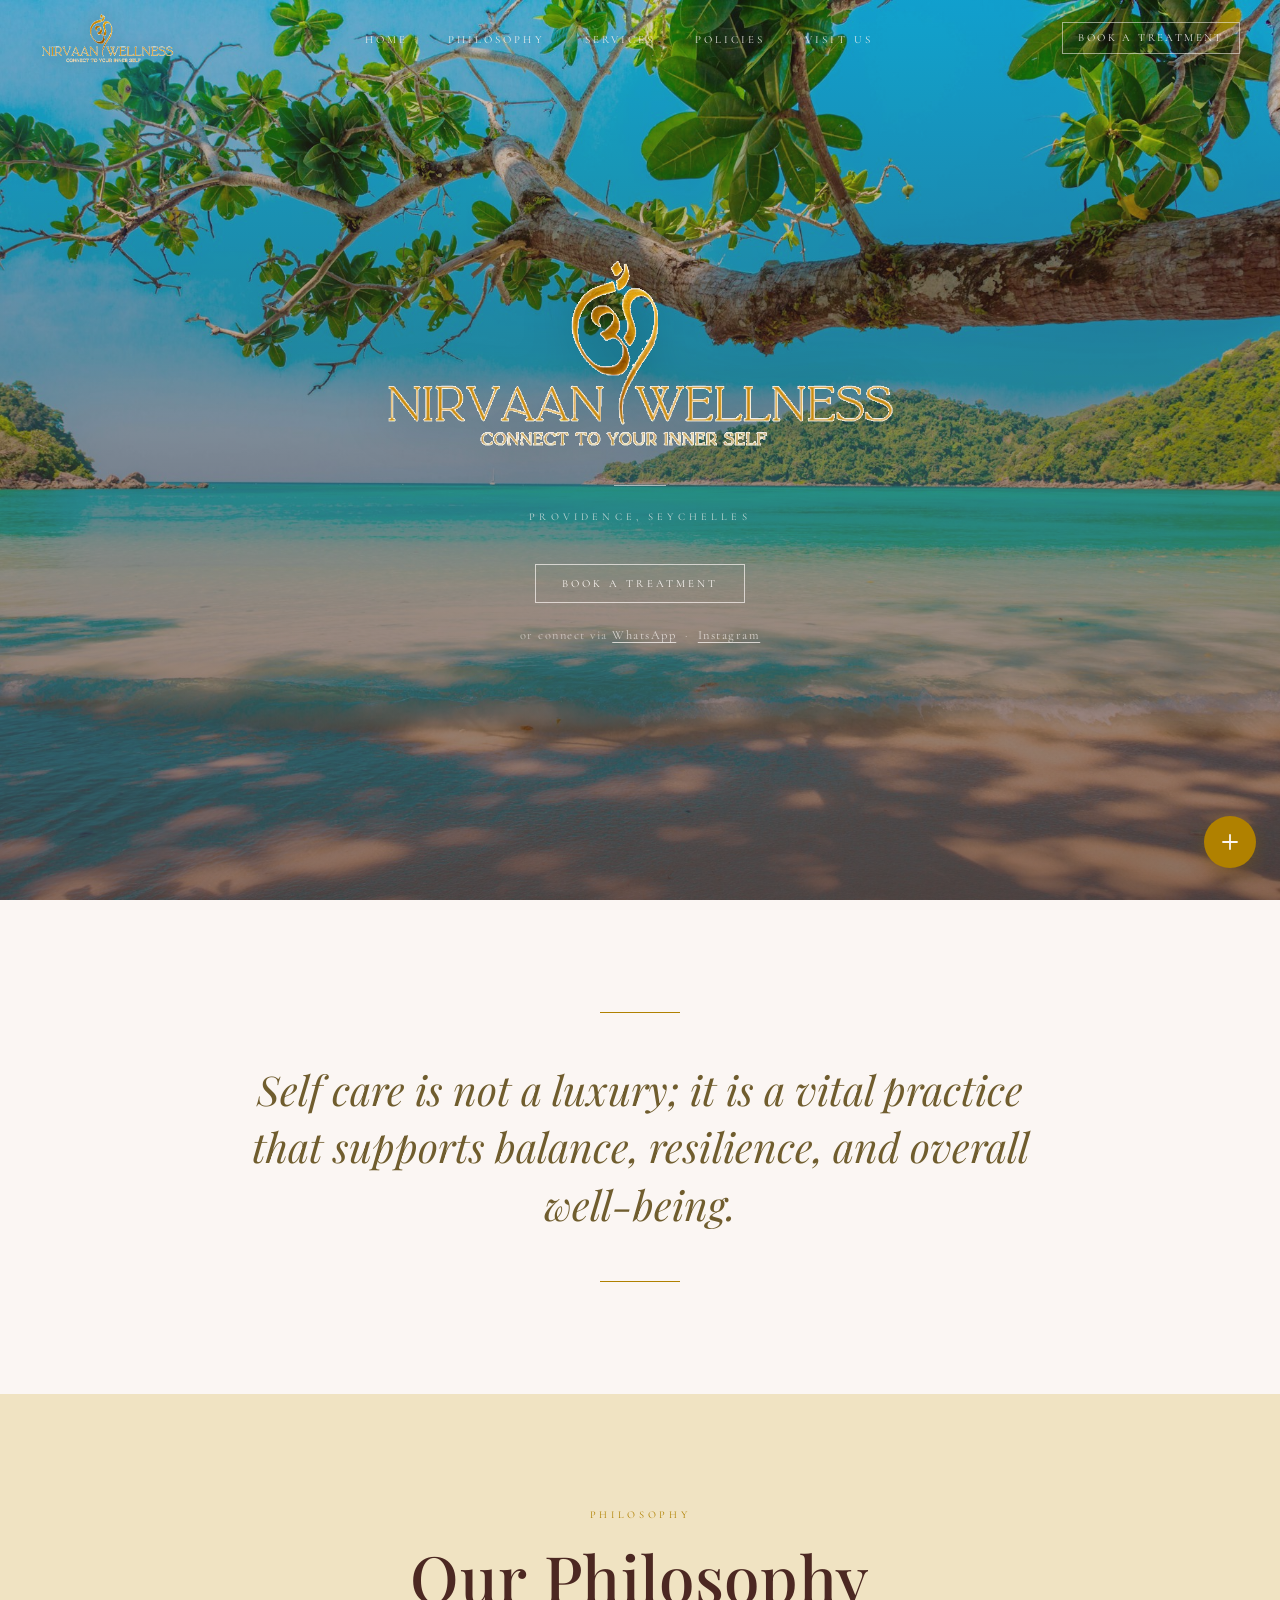
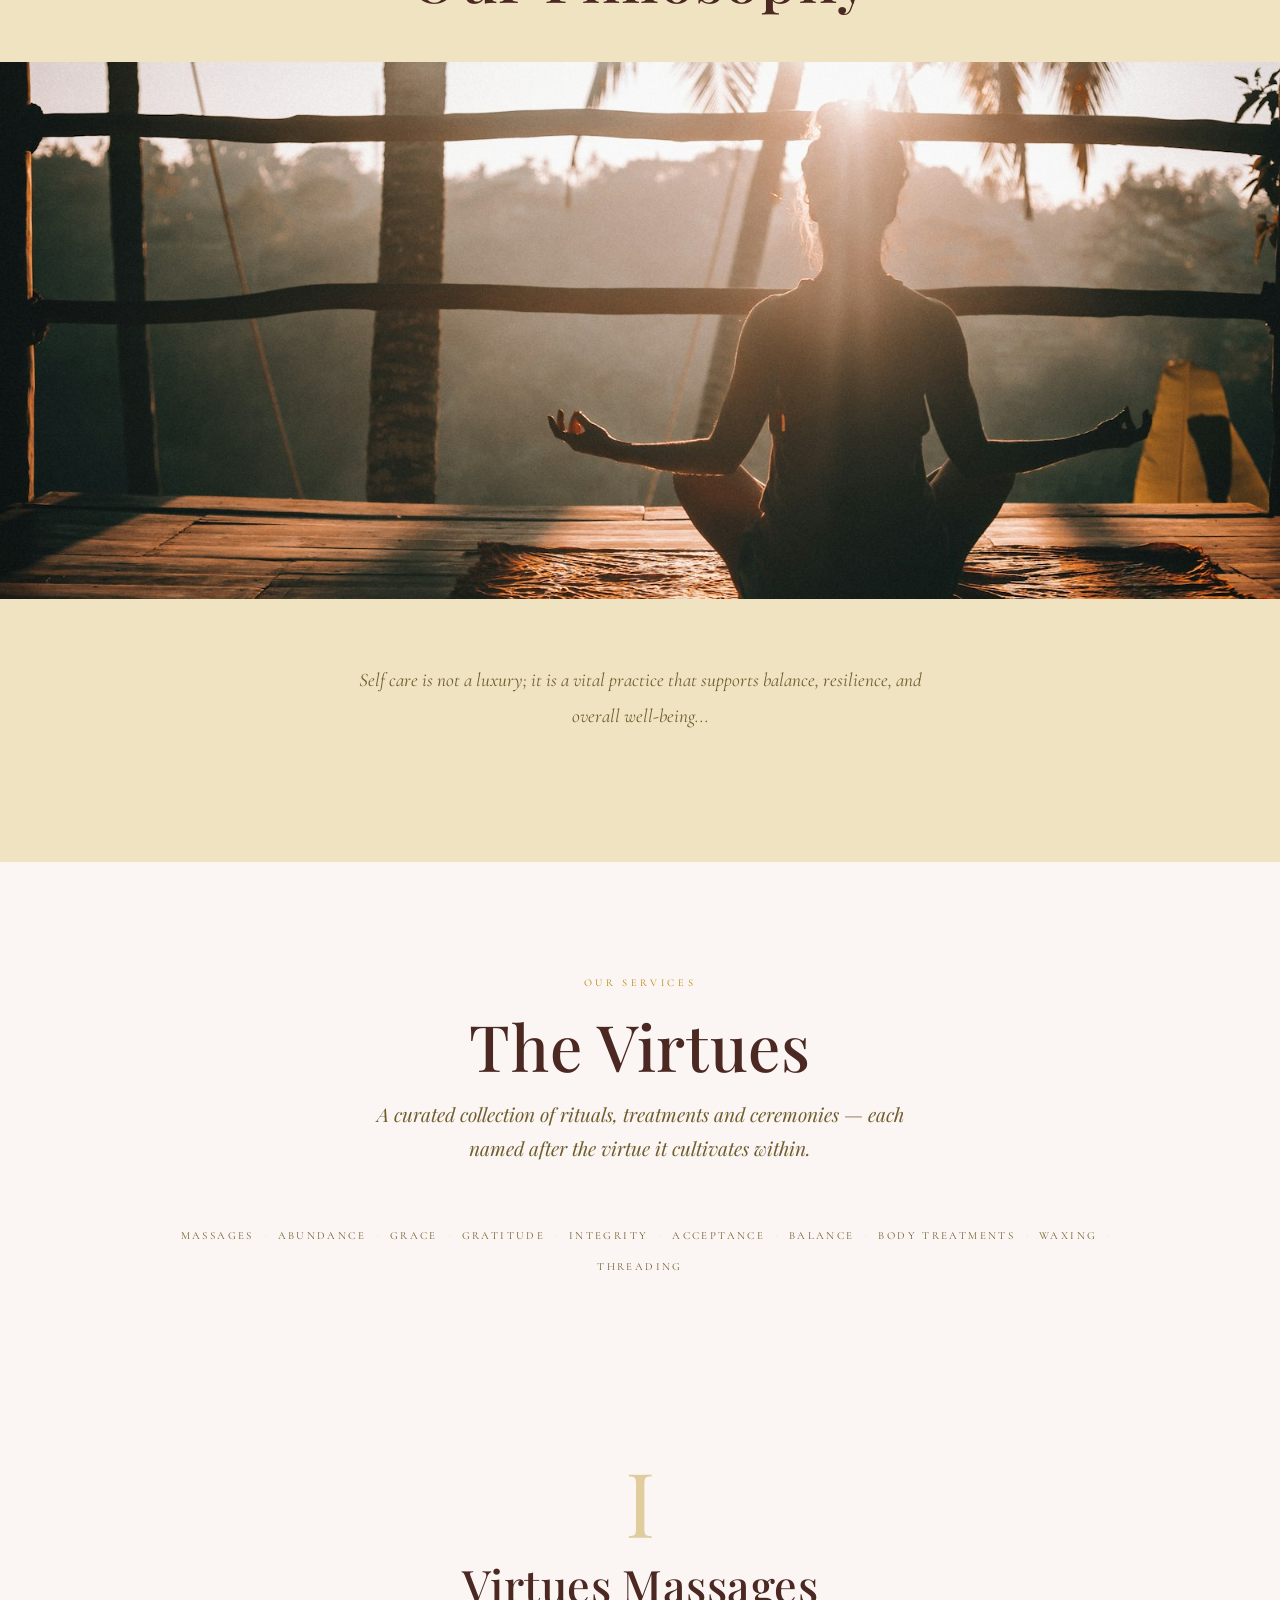
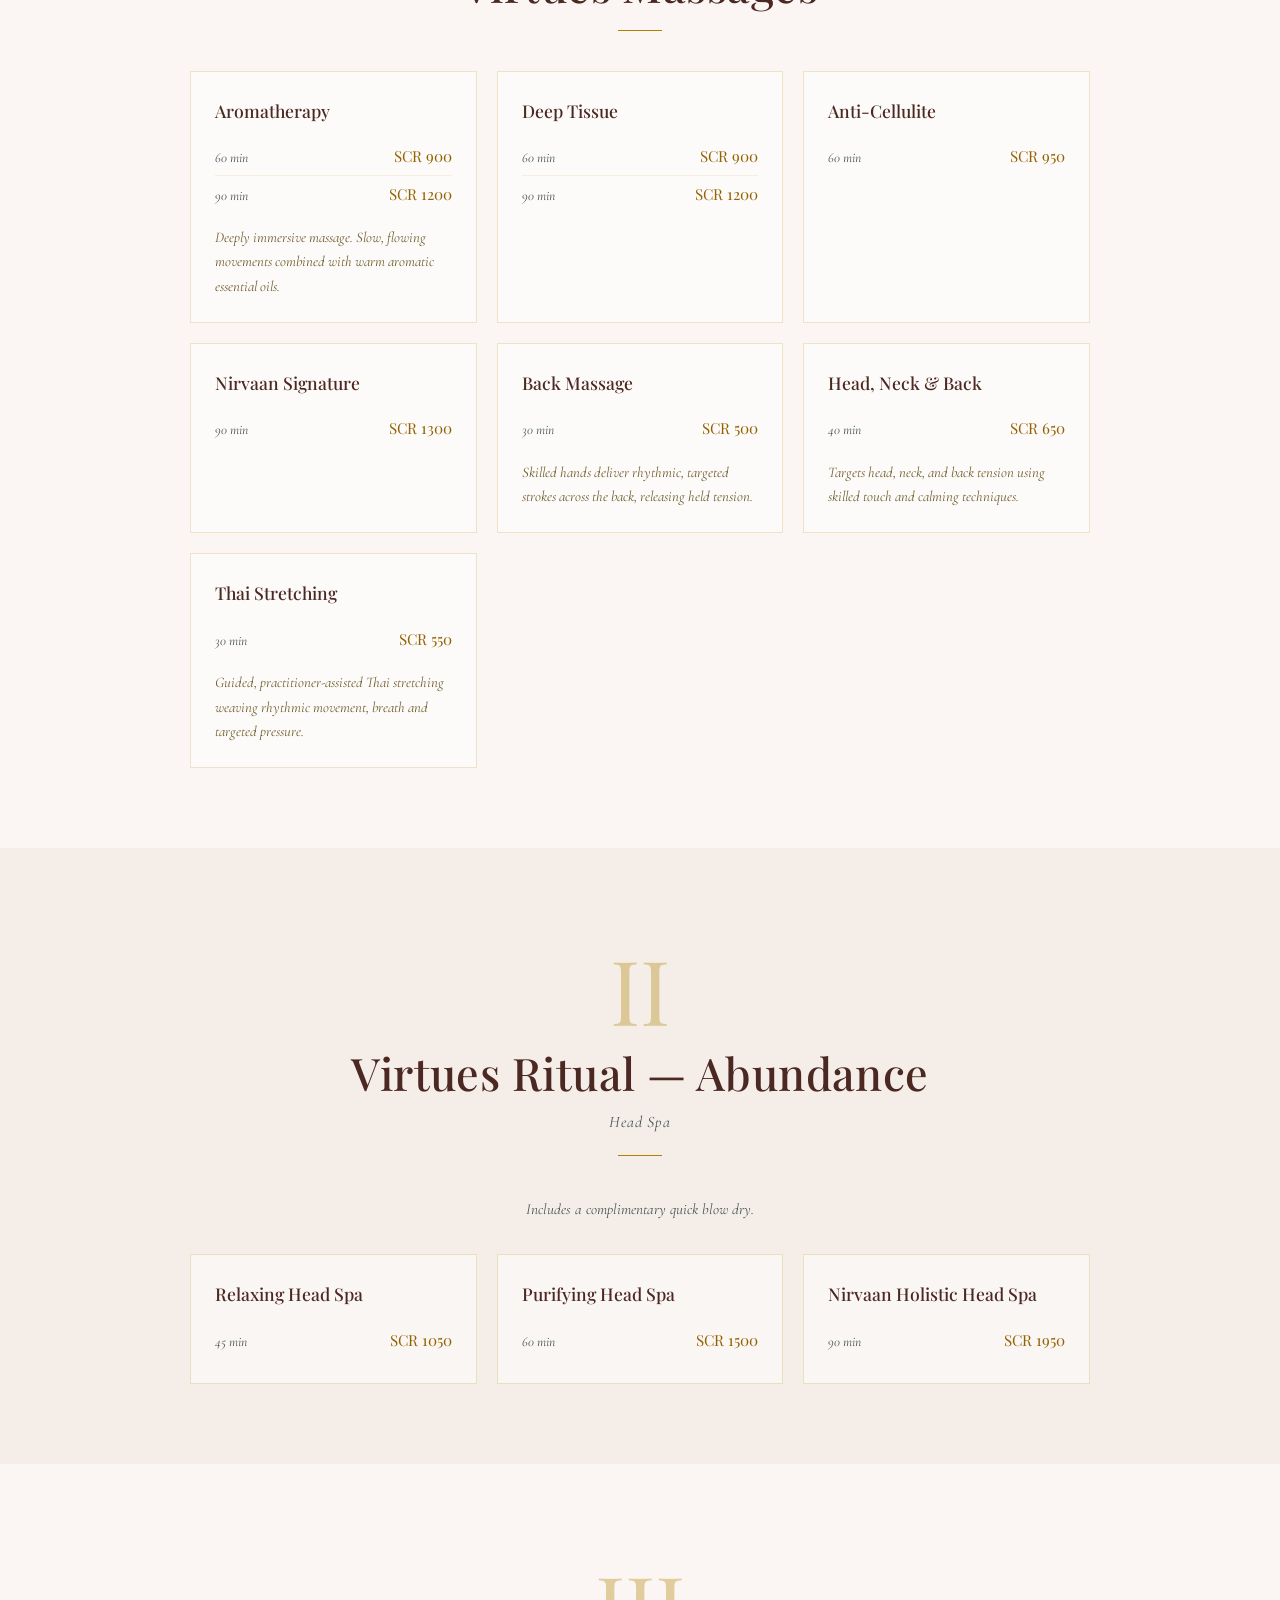
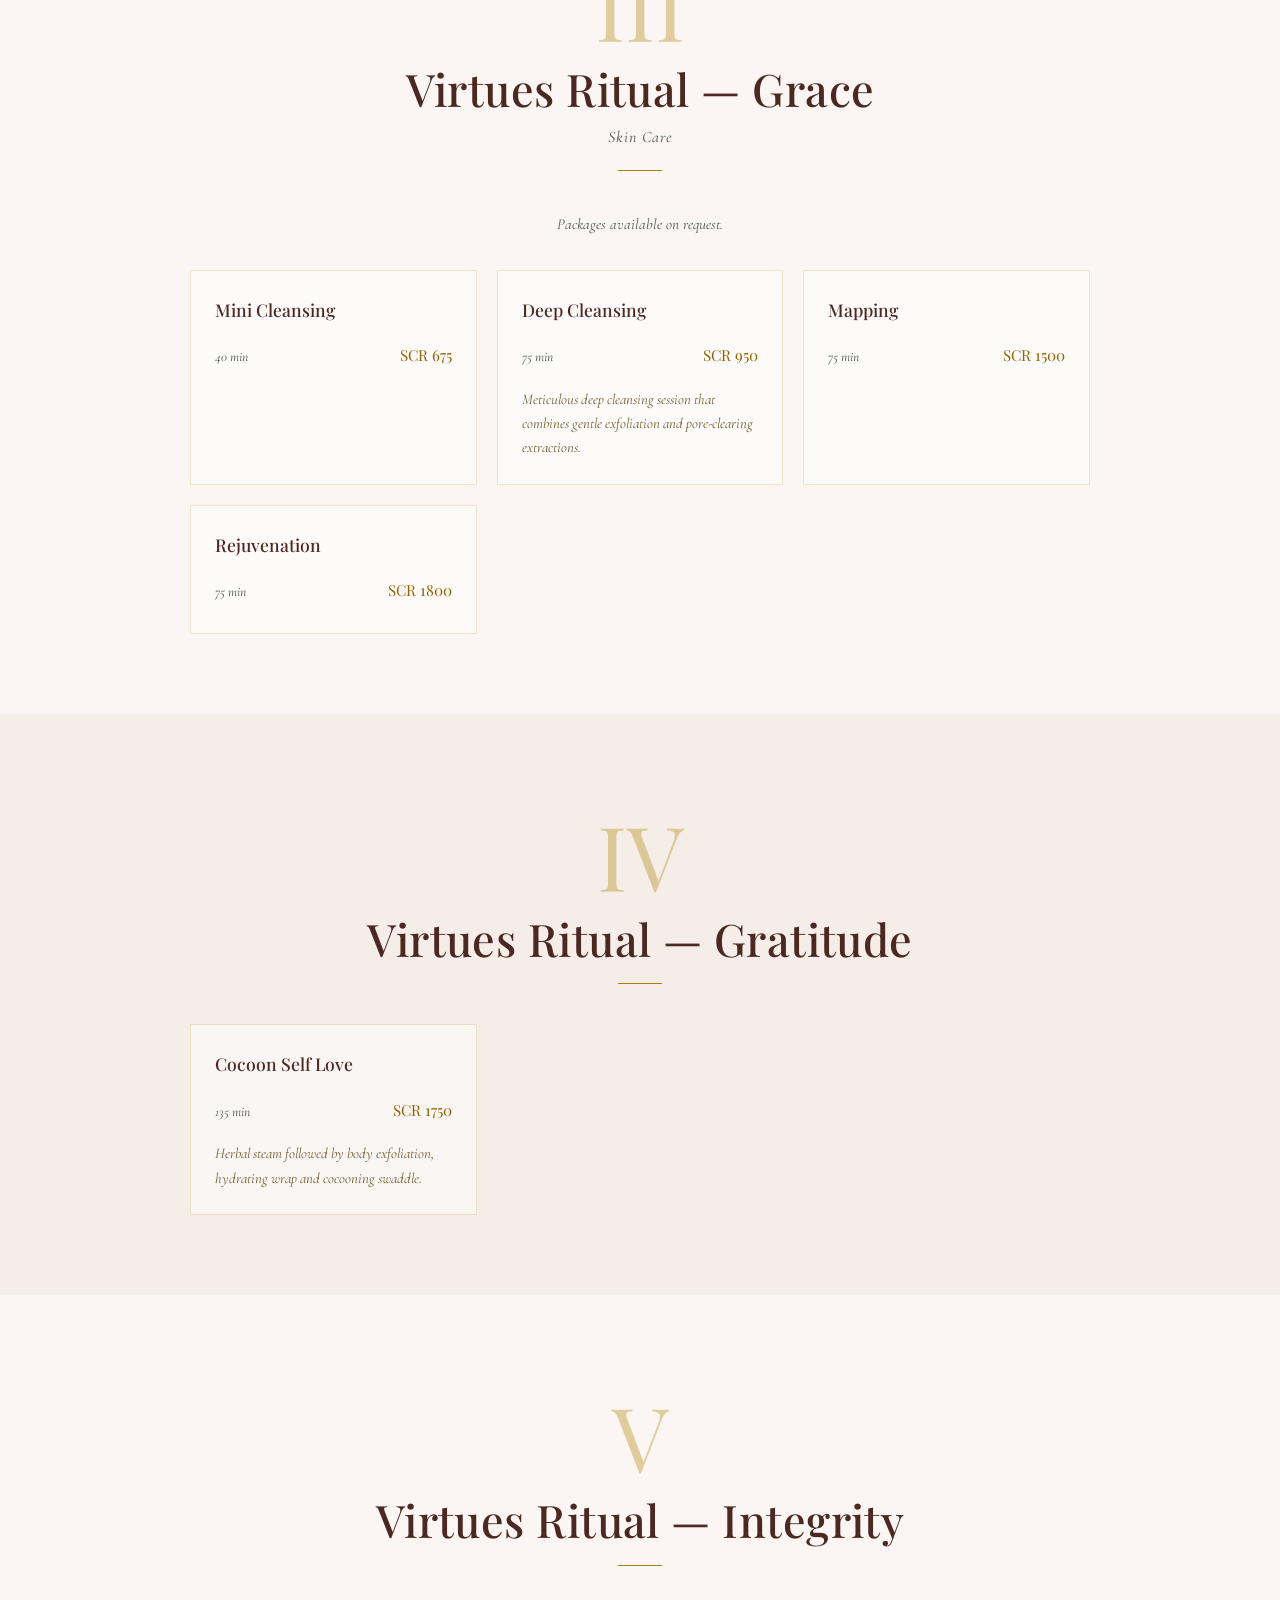
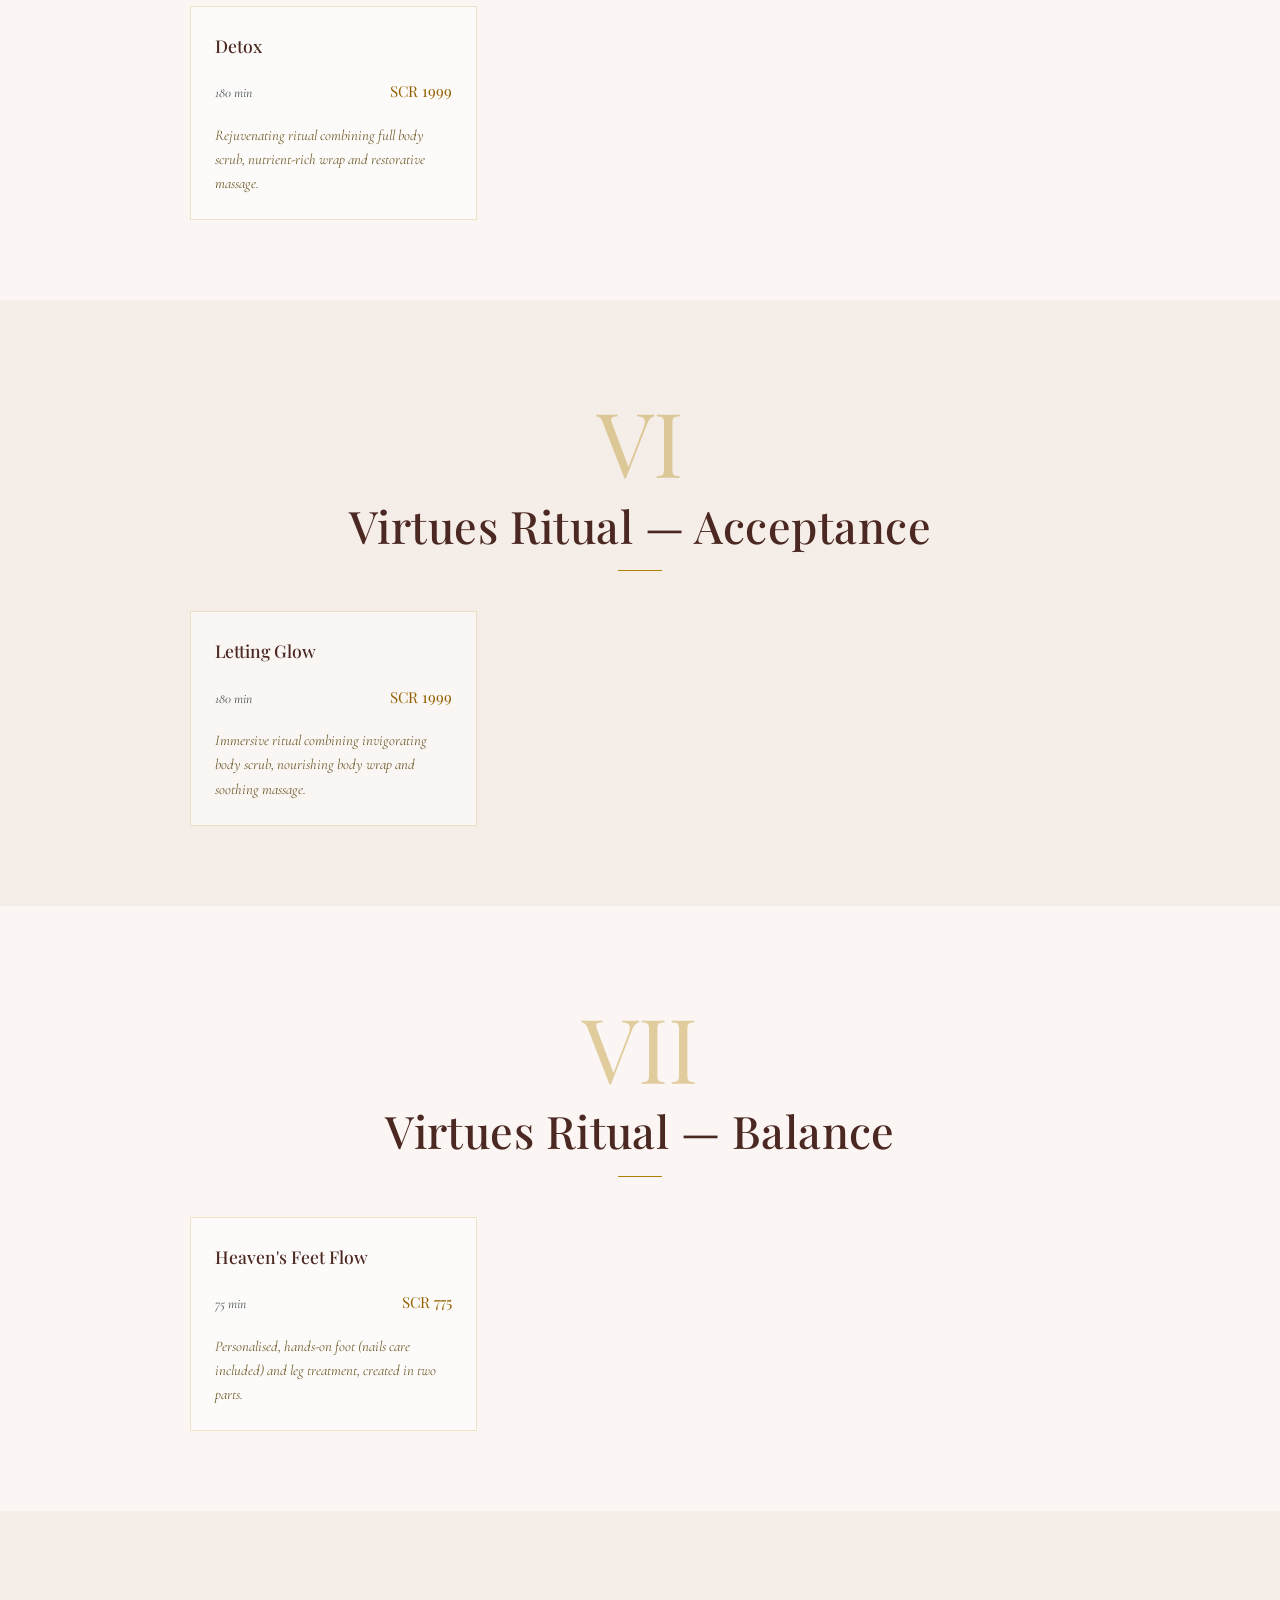
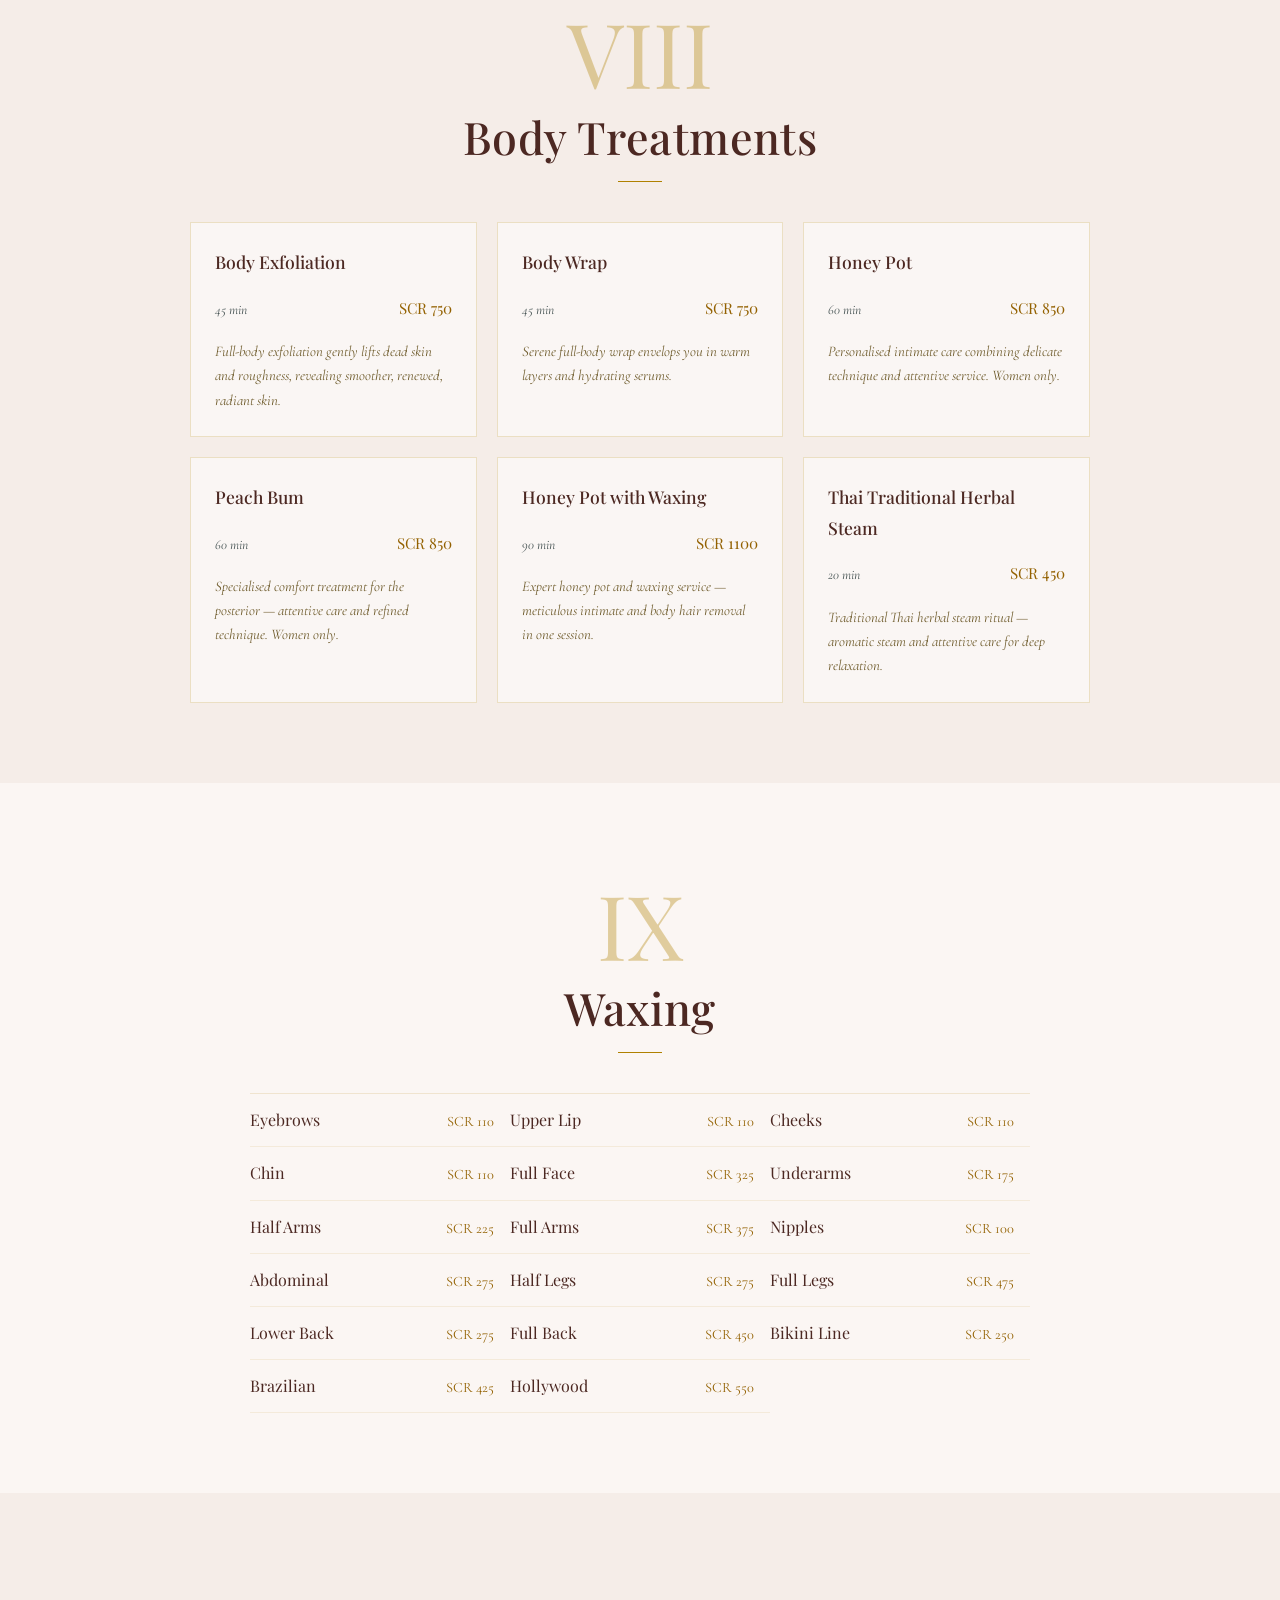
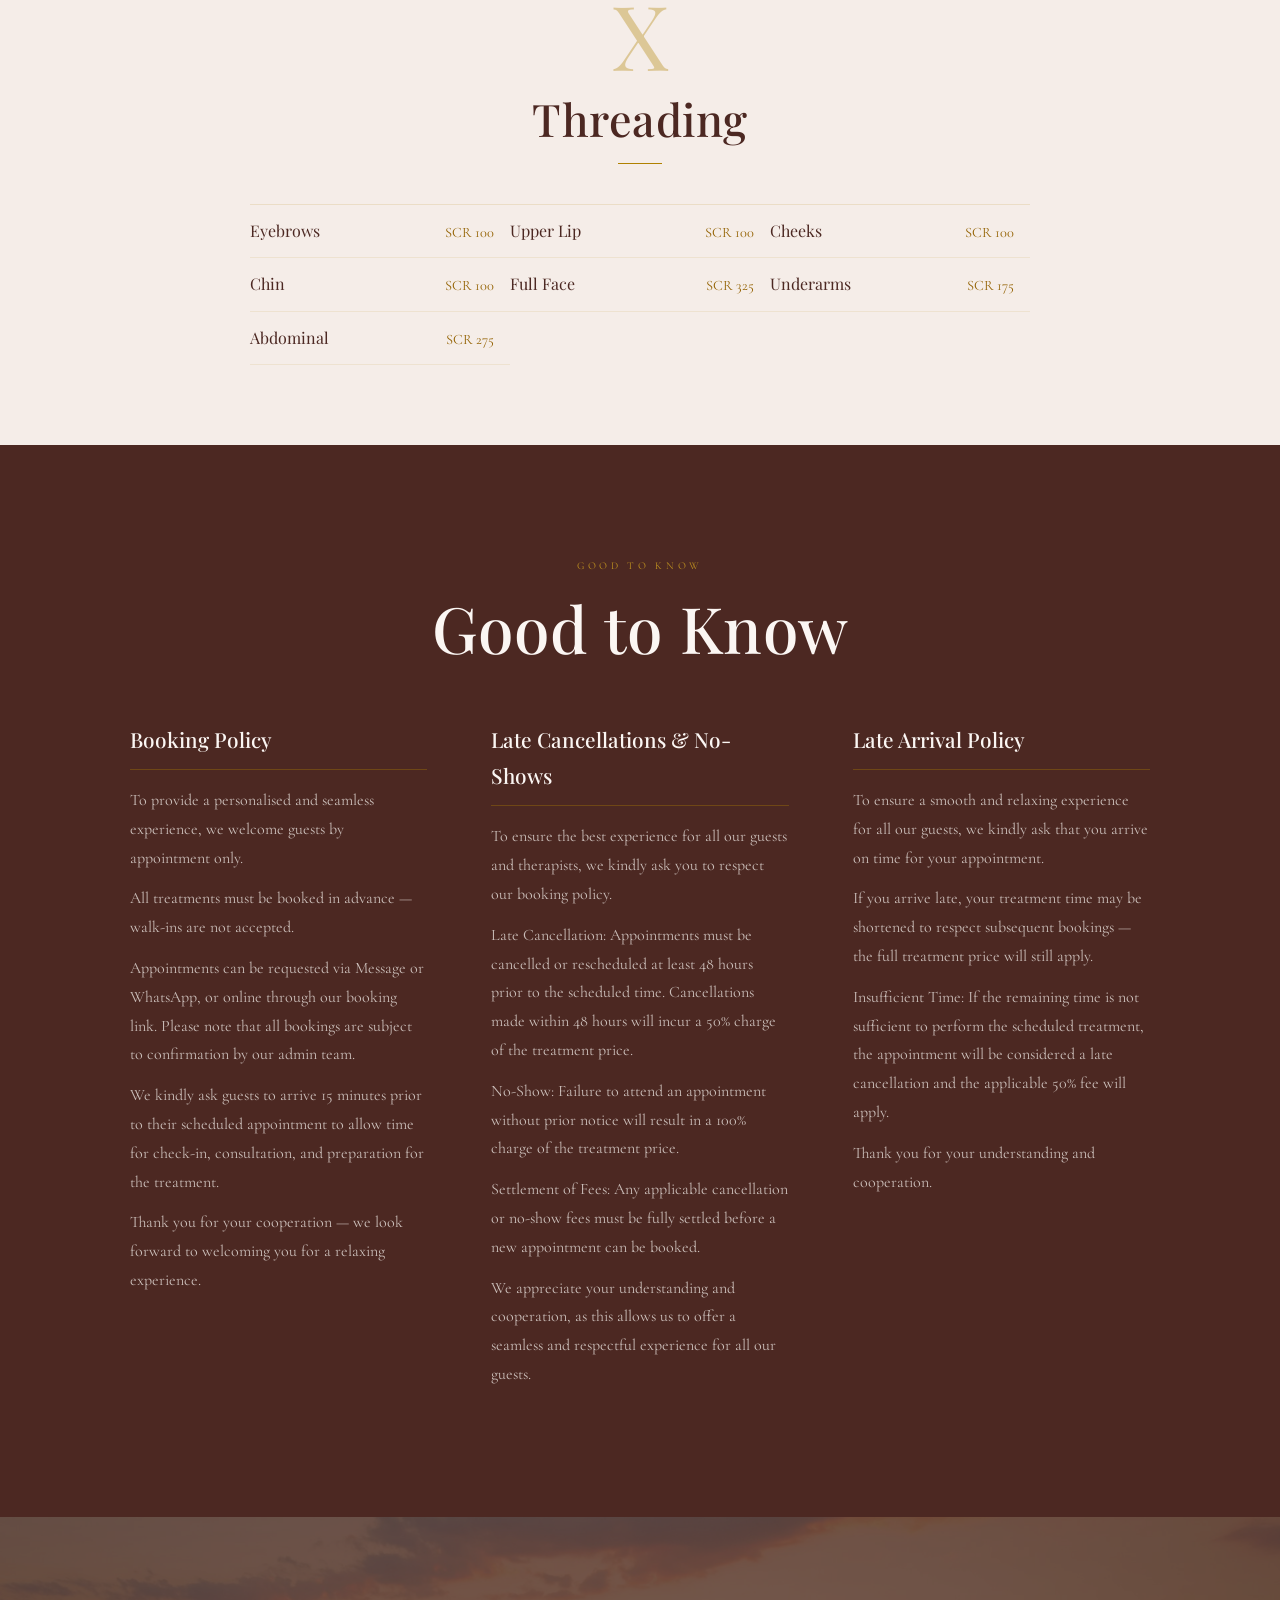
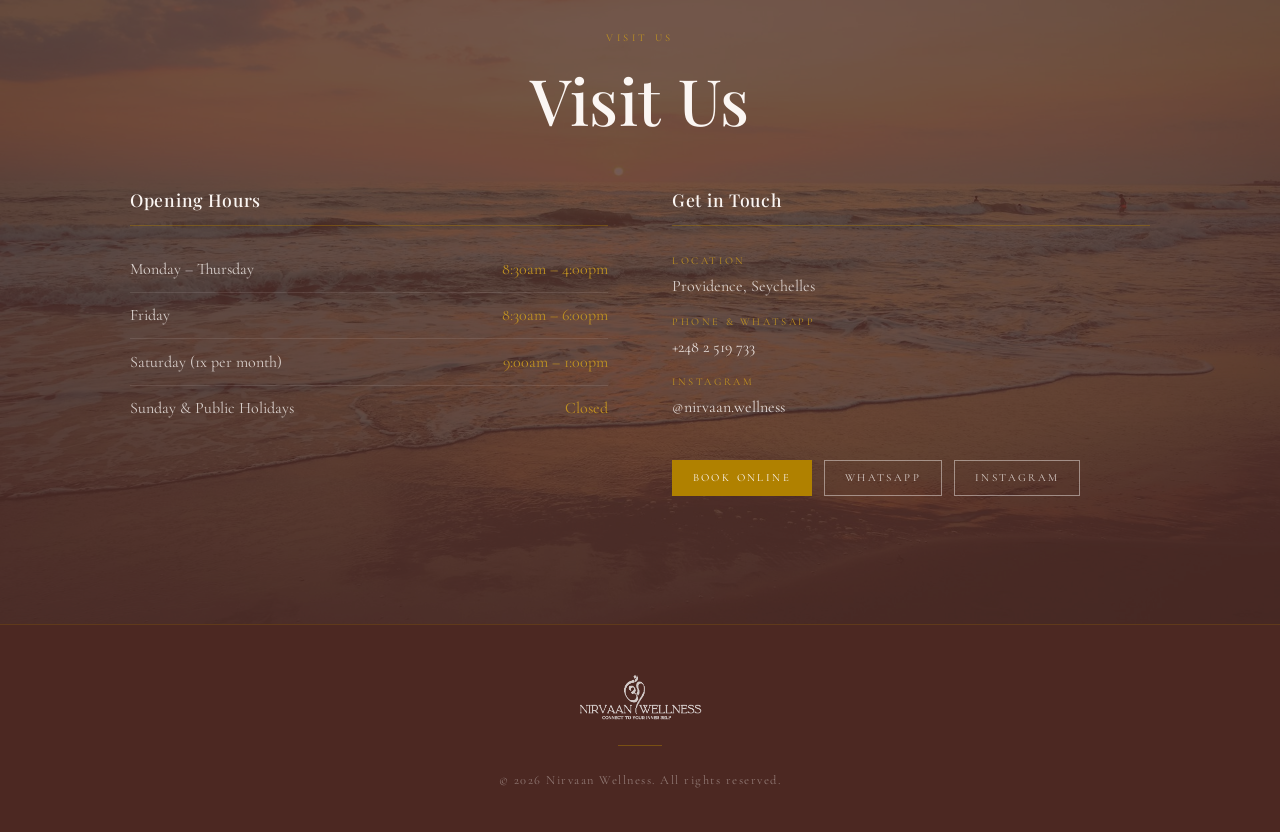
==== cards/index.html @ b7b56386 "Restructure: root selector page + table/ and cards/ layout variants" ====
<!DOCTYPE html>
<html lang="en">
<head>
  <meta charset="UTF-8" />
  <meta name="viewport" content="width=device-width, initial-scale=1.0" />
  <title>Nirvaan Wellness</title>
  <meta name="description" content="Nirvaan Wellness — Connect to Your Inner Self. Massages, holistic rituals, skin care and body treatments in Providence, Seychelles." />
  <meta name="author" content="Upper Deck Studio" />
  <meta name="robots" content="noindex, nofollow" />
  <!-- Designed & built by Upper Deck Studio · A388 -->
  <!-- Mock preview — not for public indexing -->
  <link rel="icon" href="assets/logo.png" type="image/png" />
  <link rel="preconnect" href="https://fonts.googleapis.com" />
  <link rel="preconnect" href="https://fonts.gstatic.com" crossorigin />
  <link href="https://fonts.googleapis.com/css2?family=Cormorant+Garamond:ital,wght@0,300;0,400;0,500;1,300;1,400;1,500&family=Playfair+Display:ital,wght@0,400;0,500;0,700;1,400&display=swap" rel="stylesheet" />
  <link rel="stylesheet" href="styles.css" />
</head>
<body>

  <header class="site-header" id="site-header">
    <a href="#home" class="brand">
      <img src="assets/logo.png" alt="Nirvaan Wellness" class="brand-logo" />
    </a>
    <nav class="main-nav" id="main-nav">
      <ul id="nav-links"></ul>
    </nav>
    <div class="header-right">
      <a href="#" class="header-cta" id="header-cta" target="_blank" rel="noopener">Book a Treatment</a>
      <button class="nav-toggle" id="nav-toggle" aria-label="Open navigation" aria-expanded="false">
        <span></span><span></span><span></span>
      </button>
    </div>
  </header>
  <div class="nav-backdrop" id="nav-backdrop"></div>

  <section class="hero" id="home">
    <div class="hero-bg" id="hero-bg"></div>
    <div class="hero-overlay"></div>
    <div class="hero-content">
      <img src="assets/logo.png" alt="Nirvaan Wellness" class="hero-logo" />
      <div class="hero-rule"></div>
      <p class="hero-tagline" id="hero-tagline"></p>
      <a href="#" class="btn-hero" id="hero-cta" target="_blank" rel="noopener">Book a Treatment</a>
      <p class="hero-secondary" id="hero-secondary"></p>
    </div>
  </section>

  <section class="manifesto" id="manifesto">
    <div class="manifesto-rule"></div>
    <blockquote class="manifesto-quote" id="manifesto-quote"></blockquote>
    <div class="manifesto-rule"></div>
  </section>

  <section class="philosophy" id="philosophy">
    <div class="container">
      <p class="section-label">Philosophy</p>
      <h2 id="philosophy-heading"></h2>
    </div>
    <div class="philosophy-image">
      <img id="philosophy-img" src="" alt="Meditation at sunrise" loading="lazy" />
    </div>
    <div class="container">
      <div class="philosophy-text" id="philosophy-paragraphs"></div>
    </div>
  </section>

  <section class="virtues-intro" id="virtues">
    <div class="container">
      <p class="section-label">Our Services</p>
      <h2 class="virtues-heading" id="virtues-heading"></h2>
      <p class="virtues-intro-text" id="virtues-intro-text"></p>
      <nav class="chapter-nav" id="chapter-nav"></nav>
    </div>
  </section>

  <div id="service-chapters"></div>

  <section class="policies" id="policies">
    <div class="container">
      <p class="section-label">Good to Know</p>
      <h2>Good to Know</h2>
      <div class="policies-grid" id="policies-list"></div>
    </div>
  </section>

  <section class="contact" id="contact">
    <div class="contact-bg" id="contact-bg"></div>
    <div class="contact-overlay"></div>
    <div class="container contact-inner">
      <p class="section-label section-label--light">Visit Us</p>
      <h2 class="contact-heading">Visit Us</h2>
      <div class="contact-grid">
        <div class="contact-col">
          <h3>Opening Hours</h3>
          <table class="hours-table" id="hours-table"></table>
        </div>
        <div class="contact-col">
          <h3>Get in Touch</h3>
          <ul class="contact-details" id="contact-details"></ul>
          <div class="contact-actions" id="contact-actions"></div>
        </div>
      </div>
    </div>
  </section>

  <footer class="site-footer">
    <div class="container footer-inner">
      <img src="assets/logo.png" alt="Nirvaan Wellness" class="footer-logo" loading="lazy" />
      <div class="footer-rule"></div>
      <p id="footer-text"></p>
    </div>
  </footer>

  <div class="fab" id="fab"></div>

  <script src="app.js"></script>
</body>
</html>
---- cards/styles.css ----
/* ==========================================================================
   Nirvaan Wellness — Sacred Stillness
   Warm editorial luxury. Colour/font vars set at runtime from content.json.
   ========================================================================== */

:root {
  --color-gold:        #b08100;
  --color-gold-dark:   #936100;
  --color-gold-light:  #c19320;
  --color-cream:       #fbf6f3;
  --color-parchment:   #f0e3c2;
  --color-tan:         #b3a37a;
  --color-brown-dark:  #4c2822;
  --color-brown-mid:   #705d2e;
  --color-sage:        #699798;
  --color-sage-light:  #b6c2c5;
  --color-sage-dark:   #4a5757;

  --font-heading: 'Playfair Display', serif;
  --font-body:    'Cormorant Garamond', serif;

  --max-width:    1100px;
  --header-h:     76px;
}

/* ── Reset ──────────────────────────────────────────────────── */
*, *::before, *::after { box-sizing: border-box; margin: 0; padding: 0; }
html { scroll-behavior: smooth; font-size: 16px; }

body {
  font-family: var(--font-body);
  font-size: 1.2rem;
  line-height: 1.75;
  color: var(--color-brown-dark);
  background: var(--color-cream);
}

img { display: block; max-width: 100%; }
a { text-decoration: none; color: inherit; }

.container {
  max-width: var(--max-width);
  margin: 0 auto;
  padding: 0 40px;
}

/* ── Scroll reveal ──────────────────────────────────────────── */
.reveal {
  opacity: 0;
  transform: translateY(28px);
  transition: opacity 0.75s ease, transform 0.75s ease;
}
.reveal.visible {
  opacity: 1;
  transform: translateY(0);
}

/* ── Section label (small caps above headings) ──────────────── */
.section-label {
  font-family: var(--font-body);
  font-size: 0.65rem;
  letter-spacing: 0.35em;
  text-transform: uppercase;
  color: var(--color-gold);
  text-align: center;
  margin-bottom: 1rem;
}
.section-label--light { color: var(--color-gold-light); }

/* ── Shared h2 ──────────────────────────────────────────────── */
h2 {
  font-family: var(--font-heading);
  font-weight: 500;
  font-size: clamp(2.4rem, 5vw, 4rem);
  line-height: 1.15;
  letter-spacing: 0.01em;
  text-align: center;
  color: var(--color-brown-dark);
  margin-bottom: 1.2rem;
}

/* ── Gold rule (decorative horizontal line) ─────────────────── */
.gold-rule {
  width: 56px;
  height: 1px;
  background: var(--color-gold);
  margin: 0 auto;
}

/* ==========================================================================
   Header
   ========================================================================== */

.site-header {
  position: fixed;
  top: 0; left: 0; right: 0;
  z-index: 200;
  height: var(--header-h);
  display: flex;
  align-items: center;
  justify-content: space-between;
  padding: 0 40px;
  background: transparent;
  transition: background 0.35s, border-bottom 0.35s;
}

.site-header.scrolled {
  background: var(--color-cream);
  border-bottom: 1px solid rgba(176, 129, 0, 0.18);
}

.brand-logo {
  height: 52px;
  width: auto;
  filter: drop-shadow(0 1px 8px rgba(0,0,0,0.2));
}

.main-nav ul {
  display: flex;
  gap: 2.5rem;
  list-style: none;
}

.main-nav a {
  font-family: var(--font-body);
  font-size: 0.68rem;
  letter-spacing: 0.28em;
  text-transform: uppercase;
  color: rgba(251, 246, 243, 0.88);
  opacity: 1;
  transition: color 0.2s;
}
.main-nav a:hover { color: var(--color-gold-light); }

.site-header.scrolled .main-nav a {
  color: var(--color-brown-dark);
  opacity: 0.85;
}
.site-header.scrolled .main-nav a:hover { opacity: 1; color: var(--color-gold); }

.header-right { display: flex; align-items: center; gap: 1.5rem; }

.header-cta {
  font-family: var(--font-body);
  font-size: 0.68rem;
  letter-spacing: 0.22em;
  text-transform: uppercase;
  color: rgba(251, 246, 243, 0.9);
  border: 1px solid rgba(251, 246, 243, 0.55);
  padding: 0.55em 1.4em;
  transition: background 0.2s, color 0.2s, border-color 0.2s;
}
.header-cta:hover { background: rgba(251, 246, 243, 0.15); border-color: rgba(251, 246, 243, 0.9); }

.site-header.scrolled .header-cta {
  color: var(--color-brown-dark);
  border-color: var(--color-gold);
}
.site-header.scrolled .header-cta:hover { background: var(--color-gold); color: var(--color-cream); }

.nav-toggle {
  display: none;
  flex-direction: column;
  gap: 5px;
  background: none;
  border: none;
  cursor: pointer;
  padding: 4px;
}
.nav-toggle span { display: block; width: 28px; height: 1.5px; background: var(--color-brown-dark); transition: 0.2s; }

/* ==========================================================================
   Hero
   ========================================================================== */

.hero {
  position: relative;
  height: 100vh;
  min-height: 640px;
  display: flex;
  align-items: center;
  justify-content: center;
  overflow: hidden;
}

.hero-bg {
  position: absolute; inset: 0;
  background-size: cover;
  background-position: center;
  transform: scale(1.04);
  transition: transform 8s ease-out;
}
.hero-bg.loaded { transform: scale(1); }

.hero-overlay {
  position: absolute; inset: 0;
  background: linear-gradient(
    to bottom,
    rgba(76, 40, 34, 0.22) 0%,
    rgba(76, 40, 34, 0.52) 60%,
    rgba(76, 40, 34, 0.65) 100%
  );
}

.hero-content {
  position: relative;
  z-index: 1;
  text-align: center;
  display: flex;
  flex-direction: column;
  align-items: center;
  gap: 0;
  padding: 0 24px;
}

.hero-logo {
  width: min(520px, 72vw);
  height: auto;
  margin-bottom: 2rem;
  filter: drop-shadow(0 4px 24px rgba(0,0,0,0.3));
}

.hero-rule {
  width: 52px;
  height: 1px;
  background: rgba(251, 246, 243, 0.6);
  margin-bottom: 1.4rem;
}

.hero-tagline {
  font-family: var(--font-body);
  font-size: 0.65rem;
  letter-spacing: 0.4em;
  text-transform: uppercase;
  color: rgba(251, 246, 243, 0.75);
  margin-bottom: 2.4rem;
}

.btn-hero {
  display: inline-block;
  font-family: var(--font-body);
  font-size: 0.68rem;
  letter-spacing: 0.28em;
  text-transform: uppercase;
  color: var(--color-cream);
  border: 1px solid rgba(251, 246, 243, 0.7);
  padding: 0.8em 2.4em;
  margin-bottom: 1.4rem;
  transition: background 0.25s, border-color 0.25s;
}
.btn-hero:hover {
  background: rgba(251, 246, 243, 0.15);
  border-color: var(--color-cream);
}

.hero-secondary {
  font-family: var(--font-body);
  font-size: 0.78rem;
  letter-spacing: 0.12em;
  color: rgba(251, 246, 243, 0.6);
}
.hero-secondary a { color: rgba(251, 246, 243, 0.75); text-decoration: underline; text-underline-offset: 3px; }
.hero-secondary a:hover { color: var(--color-cream); }

/* ==========================================================================
   Manifesto
   ========================================================================== */

.manifesto {
  background: var(--color-cream);
  padding: 7rem 40px;
  text-align: center;
  display: flex;
  flex-direction: column;
  align-items: center;
  gap: 3rem;
}

.manifesto-rule {
  width: 80px;
  height: 1px;
  background: var(--color-gold);
}

.manifesto-quote {
  font-family: var(--font-heading);
  font-style: italic;
  font-weight: 400;
  font-size: clamp(1.7rem, 3.2vw, 2.8rem);
  line-height: 1.4;
  color: var(--color-brown-mid);
  max-width: 820px;
  quotes: none;
}

/* ==========================================================================
   Philosophy
   ========================================================================== */

.philosophy {
  background: var(--color-parchment);
  padding: 7rem 0 8rem;
}

.philosophy .container { max-width: 680px; }

.philosophy h2 { margin-bottom: 3rem; }

.philosophy-image {
  width: 100%;
  height: clamp(320px, 42vw, 560px);
  overflow: hidden;
  margin: 0 0 4rem;
}
.philosophy-image img {
  width: 100%;
  height: 100%;
  object-fit: cover;
  object-position: center 30%;
}

.philosophy-text {
  text-align: center;
  max-width: 640px;
  margin: 0 auto;
}
.philosophy-text p {
  font-size: 1.2rem;
  color: var(--color-brown-mid);
  font-style: italic;
  line-height: 1.85;
}

/* ==========================================================================
   Virtues intro
   ========================================================================== */

.virtues-intro {
  background: var(--color-cream);
  padding: 7rem 0 5rem;
  text-align: center;
}

.virtues-heading { margin-bottom: 1rem; }

.virtues-intro-text {
  font-family: var(--font-heading);
  font-style: italic;
  font-size: 1.2rem;
  color: var(--color-brown-mid);
  max-width: 580px;
  margin: 0 auto 3.5rem;
}

/* Chapter navigation */
.chapter-nav {
  display: flex;
  flex-wrap: wrap;
  justify-content: center;
  gap: 0.2rem 0;
}

.chapter-nav a {
  font-family: var(--font-body);
  font-size: 0.68rem;
  letter-spacing: 0.22em;
  text-transform: uppercase;
  color: var(--color-brown-mid);
  padding: 0.4em 1em;
  transition: color 0.2s;
}
.chapter-nav a:hover { color: var(--color-gold); }
.chapter-nav .sep {
  color: var(--color-gold);
  opacity: 0.4;
  display: flex;
  align-items: center;
  font-size: 0.6rem;
}

/* ==========================================================================
   Service chapters
   ========================================================================== */

.service-chapter {
  padding: 6rem 0 5rem;
}
.service-chapter:nth-child(odd)  { background: var(--color-cream); }
.service-chapter:nth-child(even) { background: #f5ede8; }

.chapter-inner {
  max-width: var(--max-width);
  margin: 0 auto;
  padding: 0 40px;
}

.chapter-numeral {
  font-family: var(--font-heading);
  font-size: clamp(3.5rem, 7vw, 6rem);
  font-weight: 400;
  color: var(--color-gold);
  opacity: 0.35;
  line-height: 1;
  margin-bottom: 0.15em;
  text-align: center;
}

.chapter-name {
  font-family: var(--font-heading);
  font-size: clamp(1.8rem, 3.5vw, 2.8rem);
  font-weight: 500;
  color: var(--color-brown-dark);
  text-align: center;
  margin-bottom: 0.2em;
}

.chapter-subtitle {
  font-family: var(--font-body);
  font-style: italic;
  font-size: 1rem;
  color: var(--color-sage-dark);
  text-align: center;
  letter-spacing: 0.06em;
  margin-bottom: 0.6em;
}

.chapter-rule {
  width: 44px;
  height: 1px;
  background: var(--color-gold);
  margin: 1.2rem auto 2.5rem;
}

.chapter-note {
  font-style: italic;
  font-size: 0.95rem;
  color: var(--color-sage-dark);
  text-align: center;
  margin-bottom: 2rem;
}

/* Service menu table — chapter style */
.service-menu {
  width: 100%;
  border-collapse: collapse;
  max-width: 780px;
  margin: 0 auto;
}

.service-menu tr {
  border-bottom: 1px solid rgba(176, 129, 0, 0.15);
}
.service-menu tr:first-child { border-top: 1px solid rgba(176, 129, 0, 0.15); }

.service-menu td {
  padding: 1.05rem 0;
  vertical-align: top;
}

.service-menu .col-name {
  font-family: var(--font-heading);
  font-size: 1.15rem;
  font-weight: 500;
  color: var(--color-brown-dark);
  padding-right: 2rem;
}

.service-menu .col-duration {
  font-family: var(--font-body);
  font-style: italic;
  font-size: 0.9rem;
  color: var(--color-sage-dark);
  white-space: nowrap;
  padding-right: 2rem;
  vertical-align: middle;
}

.service-menu .col-price {
  font-family: var(--font-heading);
  font-size: 1rem;
  color: var(--color-gold-dark);
  white-space: nowrap;
  text-align: right;
  vertical-align: middle;
}

/* continuation rows: additional variants of the same treatment */
.service-menu .variant-extra td { padding-top: 0.25rem; padding-bottom: 0.85rem; border-top: none; }
.service-menu .variant-extra .col-name { color: transparent; user-select: none; font-size: 0.1rem; }

/* Compact grid (waxing, threading) */
.service-compact {
  max-width: 780px;
  margin: 0 auto;
  display: grid;
  grid-template-columns: repeat(auto-fill, minmax(220px, 1fr));
  gap: 0;
  border-top: 1px solid rgba(176, 129, 0, 0.15);
}

.compact-item {
  display: flex;
  justify-content: space-between;
  align-items: baseline;
  padding: 0.75rem 1rem 0.75rem 0;
  border-bottom: 1px solid rgba(176, 129, 0, 0.1);
  gap: 1rem;
}

.compact-item .item-name {
  font-family: var(--font-heading);
  font-size: 1rem;
  font-weight: 400;
  color: var(--color-brown-dark);
}

.compact-item .item-price {
  font-family: var(--font-body);
  font-size: 0.9rem;
  color: var(--color-gold-dark);
  white-space: nowrap;
  flex-shrink: 0;
}

/* ==========================================================================
   Services redirect (when showFullMenu is false)
   ========================================================================== */

.services-redirect {
  background: var(--color-cream);
  padding: 8rem 0;
  text-align: center;
}

.services-redirect h2 { margin-bottom: 1rem; }

.services-redirect-note {
  font-family: var(--font-heading);
  font-style: italic;
  font-size: 1.2rem;
  color: var(--color-brown-mid);
  max-width: 520px;
  margin: 0 auto 2.5rem;
}

.btn-services-redirect {
  display: inline-block;
  font-family: var(--font-body);
  font-size: 0.68rem;
  letter-spacing: 0.28em;
  text-transform: uppercase;
  color: var(--color-cream);
  background: var(--color-gold);
  border: 1px solid var(--color-gold);
  padding: 0.9em 2.8em;
  transition: background 0.2s, border-color 0.2s;
}
.btn-services-redirect:hover { background: var(--color-gold-dark); border-color: var(--color-gold-dark); }

/* ==========================================================================
   Policies
   ========================================================================== */

.policies {
  background: var(--color-brown-dark);
  padding: 7rem 0 8rem;
}

.policies .section-label { color: var(--color-gold-light); }
.policies h2 { color: var(--color-cream); }
.policies h2::after { display: none; }

.policies-grid {
  display: grid;
  grid-template-columns: repeat(auto-fit, minmax(280px, 1fr));
  gap: 3rem 4rem;
  margin-top: 3.5rem;
}

.policy-card h3 {
  font-family: var(--font-heading);
  font-size: 1.3rem;
  font-weight: 500;
  color: var(--color-cream);
  margin-bottom: 1rem;
  padding-bottom: 0.75rem;
  border-bottom: 1px solid rgba(176, 129, 0, 0.35);
}

.policy-card p {
  font-size: 1rem;
  line-height: 1.8;
  color: rgba(251, 246, 243, 0.72);
  margin-bottom: 0.75rem;
}
.policy-card p:last-child { margin-bottom: 0; }

/* ==========================================================================
   Contact
   ========================================================================== */

.contact {
  position: relative;
  padding: 7rem 0 8rem;
  overflow: hidden;
}

.contact-bg {
  position: absolute; inset: 0;
  background-size: cover;
  background-position: center;
}

.contact-overlay {
  position: absolute; inset: 0;
  background: rgba(76, 40, 34, 0.76);
}

.contact-inner { position: relative; z-index: 1; }

.contact .section-label { color: var(--color-gold-light); }
.contact-heading { color: var(--color-cream); margin-bottom: 3rem; }

.contact-grid {
  display: grid;
  grid-template-columns: 1fr 1fr;
  gap: 4rem;
  margin-top: 2rem;
}

.contact-col h3 {
  font-family: var(--font-heading);
  font-size: 1.1rem;
  font-weight: 500;
  color: var(--color-cream);
  letter-spacing: 0.04em;
  margin-bottom: 1.25rem;
  padding-bottom: 0.6rem;
  border-bottom: 1px solid rgba(176, 129, 0, 0.4);
}

.hours-table { width: 100%; border-collapse: collapse; }
.hours-table tr { border-bottom: 1px solid rgba(251,246,243,0.1); }
.hours-table tr:last-child { border-bottom: none; }
.hours-table td { padding: 0.55rem 0; font-size: 1rem; color: rgba(251,246,243,0.78); }
.hours-table td:last-child { text-align: right; color: var(--color-gold-light); }

.contact-details { list-style: none; margin-bottom: 2rem; }
.contact-details li { padding: 0.4rem 0; font-size: 1rem; color: rgba(251,246,243,0.78); }
.contact-details .label { font-size: 0.65rem; letter-spacing: 0.25em; text-transform: uppercase; color: var(--color-gold-light); display: block; margin-bottom: 0.15em; }
.contact-details a { color: rgba(251,246,243,0.85); }
.contact-details a:hover { color: var(--color-cream); }

.contact-actions { display: flex; flex-wrap: wrap; gap: 0.8rem; }

.btn-contact {
  font-family: var(--font-body);
  font-size: 0.68rem;
  letter-spacing: 0.22em;
  text-transform: uppercase;
  padding: 0.7em 1.8em;
  border: 1px solid;
  transition: background 0.2s, color 0.2s;
  cursor: pointer;
}
.btn-contact-primary {
  background: var(--color-gold);
  border-color: var(--color-gold);
  color: var(--color-cream);
}
.btn-contact-primary:hover { background: var(--color-gold-dark); border-color: var(--color-gold-dark); }
.btn-contact-secondary {
  background: transparent;
  border-color: rgba(251,246,243,0.45);
  color: rgba(251,246,243,0.8);
}
.btn-contact-secondary:hover { border-color: var(--color-cream); color: var(--color-cream); }

/* ==========================================================================
   Footer
   ========================================================================== */

.site-footer {
  background: var(--color-brown-dark);
  border-top: 1px solid rgba(176,129,0,0.2);
  padding: 3rem 0 2.5rem;
}

.footer-inner {
  display: flex;
  flex-direction: column;
  align-items: center;
  text-align: center;
  gap: 1.5rem;
}

.footer-logo {
  height: 48px;
  width: auto;
  opacity: 0.75;
  filter: brightness(0) invert(1);
}

.footer-rule {
  width: 44px;
  height: 1px;
  background: rgba(176,129,0,0.45);
}

.footer-inner p {
  font-size: 0.78rem;
  letter-spacing: 0.12em;
  color: rgba(251,246,243,0.4);
}

/* ==========================================================================
   Responsive
   ========================================================================== */

@media (max-width: 900px) {
  .contact-grid { grid-template-columns: 1fr; gap: 2.5rem; }

  .service-compact { grid-template-columns: repeat(auto-fill, minmax(180px, 1fr)); }
}

/* ── Mobile nav backdrop ─────────────────────────────────────── */
.nav-backdrop {
  display: none;
  position: fixed;
  inset: 0;
  background: rgba(76, 40, 34, 0.45);
  z-index: 150;
}
.nav-backdrop.active { display: block; }

@media (max-width: 720px) {
  :root { --header-h: 68px; }

  .container { padding: 0 24px; }
  .site-header { padding: 0 24px; }
  .chapter-inner { padding: 0 24px; }

  .nav-toggle { display: flex; }

  /* Slide-in drawer from right — uses visibility+transform so transition works */
  .main-nav {
    position: fixed;
    top: 0;
    right: 0;
    bottom: 0;
    width: min(300px, 82vw);
    background: var(--color-cream);
    padding: calc(var(--header-h) + 2rem) 36px 2.5rem;
    transform: translateX(100%);
    transition: transform 0.38s cubic-bezier(0.4, 0, 0.2, 1);
    visibility: hidden;
    z-index: 160;
    box-shadow: -8px 0 40px rgba(76, 40, 34, 0.15);
    border-left: 1px solid rgba(176, 129, 0, 0.12);
  }

  .main-nav ul {
    flex-direction: column;
    gap: 1.75rem;
  }

  .main-nav a {
    font-size: 0.82rem;
    letter-spacing: 0.22em;
    color: var(--color-brown-dark);
    opacity: 0.85;
  }
  .main-nav a:hover { opacity: 1; color: var(--color-gold); }

  .site-header.nav-open .main-nav {
    transform: translateX(0);
    visibility: visible;
  }

  .header-cta { display: none; }

  .manifesto { padding: 5rem 24px; }

  .philosophy { padding: 5rem 0 6rem; }
  .philosophy .container { padding: 0 24px; }
  .philosophy-image { height: clamp(240px, 55vw, 420px); }

  .virtues-intro { padding: 5rem 0 4rem; }

  .service-chapter { padding: 4.5rem 0 4rem; }

  /* Reflow service table on mobile: stack name+duration, keep price right */
  .service-menu tr { display: flex; flex-wrap: wrap; align-items: baseline; border-bottom: 1px solid rgba(176,129,0,0.15); }
  .service-menu tr:first-child { border-top: 1px solid rgba(176,129,0,0.15); }
  .service-menu td { display: block; border: none; padding: 0; }
  .service-menu .col-name { width: 100%; padding: 0.75rem 0 0.1rem; font-size: 1.05rem; }
  .service-menu .col-duration { flex: 1; font-size: 0.78rem; padding-bottom: 0.65rem; }
  .service-menu .col-price { font-size: 0.95rem; padding-bottom: 0.65rem; }
  .service-menu .variant-extra .col-name { padding-top: 0; width: 100%; }
  .service-menu .variant-extra .col-duration { padding-top: 0; }

  .service-compact { grid-template-columns: 1fr 1fr; }

  .policies { padding: 5rem 0 6rem; }
  .policies-grid { grid-template-columns: 1fr; gap: 2.5rem; }

  .contact { padding: 5rem 0 6rem; }

  .chapter-nav { gap: 0.1rem; }
  .chapter-nav a { font-size: 0.62rem; letter-spacing: 0.16em; padding: 0.35em 0.7em; }
}

/* ==========================================================================
   Service cards layout (v2 — serviceDisplay: "cards")
   ========================================================================== */

.service-card-grid {
  max-width: 900px;
  margin: 0 auto;
  display: grid;
  grid-template-columns: repeat(auto-fill, minmax(260px, 1fr));
  gap: 1.25rem;
}

.service-card {
  background: rgba(255, 255, 255, 0.55);
  border: 1px solid rgba(176, 129, 0, 0.2);
  padding: 1.5rem;
  display: flex;
  flex-direction: column;
  gap: 0.6rem;
}

.card-name {
  font-family: var(--font-heading);
  font-size: 1.1rem;
  font-weight: 500;
  color: var(--color-brown-dark);
  margin-bottom: 0.15rem;
}

.card-variants { display: flex; flex-direction: column; }

.card-variant {
  display: flex;
  justify-content: space-between;
  align-items: baseline;
  gap: 1rem;
  padding: 0.3rem 0;
  border-top: 1px solid rgba(176, 129, 0, 0.1);
}
.card-variant:first-child { border-top: none; }

.card-duration {
  font-family: var(--font-body);
  font-style: italic;
  font-size: 0.85rem;
  color: var(--color-sage-dark);
}

.card-price {
  font-family: var(--font-heading);
  font-size: 0.95rem;
  color: var(--color-gold-dark);
  white-space: nowrap;
  flex-shrink: 0;
}

.card-description {
  font-family: var(--font-body);
  font-style: italic;
  font-size: 0.92rem;
  color: var(--color-brown-mid);
  line-height: 1.65;
  margin-top: 0.2rem;
}

@media (max-width: 720px) {
  .service-card-grid { grid-template-columns: 1fr 1fr; gap: 0.75rem; }
  .service-card { padding: 1rem 0.9rem; gap: 0.4rem; }
  .card-name { font-size: 0.95rem; }
  .card-duration { font-size: 0.78rem; }
  .card-price { font-size: 0.88rem; }
  .card-description { font-size: 0.84rem; }
}

/* ==========================================================================
   FAB — floating action button
   ========================================================================== */

.fab {
  position: fixed;
  bottom: 2rem;
  right: 1.5rem;
  z-index: 300;
  display: flex;
  flex-direction: column;
  align-items: flex-end;
  gap: 0.55rem;
}

.fab-toggle {
  width: 52px;
  height: 52px;
  border-radius: 50%;
  background: var(--color-gold);
  border: none;
  cursor: pointer;
  display: flex;
  align-items: center;
  justify-content: center;
  color: var(--color-cream);
  box-shadow: 0 4px 18px rgba(144, 97, 0, 0.38);
  transition: background 0.2s, transform 0.2s;
  flex-shrink: 0;
}

.fab-toggle:hover { background: var(--color-gold-dark); transform: scale(1.06); }

.fab-toggle svg { transition: transform 0.25s cubic-bezier(0.4, 0, 0.2, 1); }
.fab.open .fab-toggle svg { transform: rotate(45deg); }

.fab-channels {
  display: flex;
  flex-direction: column;
  align-items: flex-end;
  gap: 0.45rem;
  opacity: 0;
  pointer-events: none;
  transform: translateY(10px);
  transition: opacity 0.22s ease, transform 0.22s ease;
}

.fab.open .fab-channels {
  opacity: 1;
  pointer-events: auto;
  transform: translateY(0);
}

.fab-channel-btn {
  display: inline-flex;
  align-items: center;
  background: var(--color-cream);
  border: 1px solid rgba(176, 129, 0, 0.25);
  padding: 0.5em 1.15em;
  font-family: var(--font-body);
  font-size: 0.65rem;
  letter-spacing: 0.22em;
  text-transform: uppercase;
  color: var(--color-brown-dark);
  cursor: pointer;
  text-decoration: none;
  box-shadow: 0 2px 10px rgba(0, 0, 0, 0.1);
  white-space: nowrap;
  transition: background 0.15s;
}

.fab-channel-btn:hover { background: var(--color-parchment); }
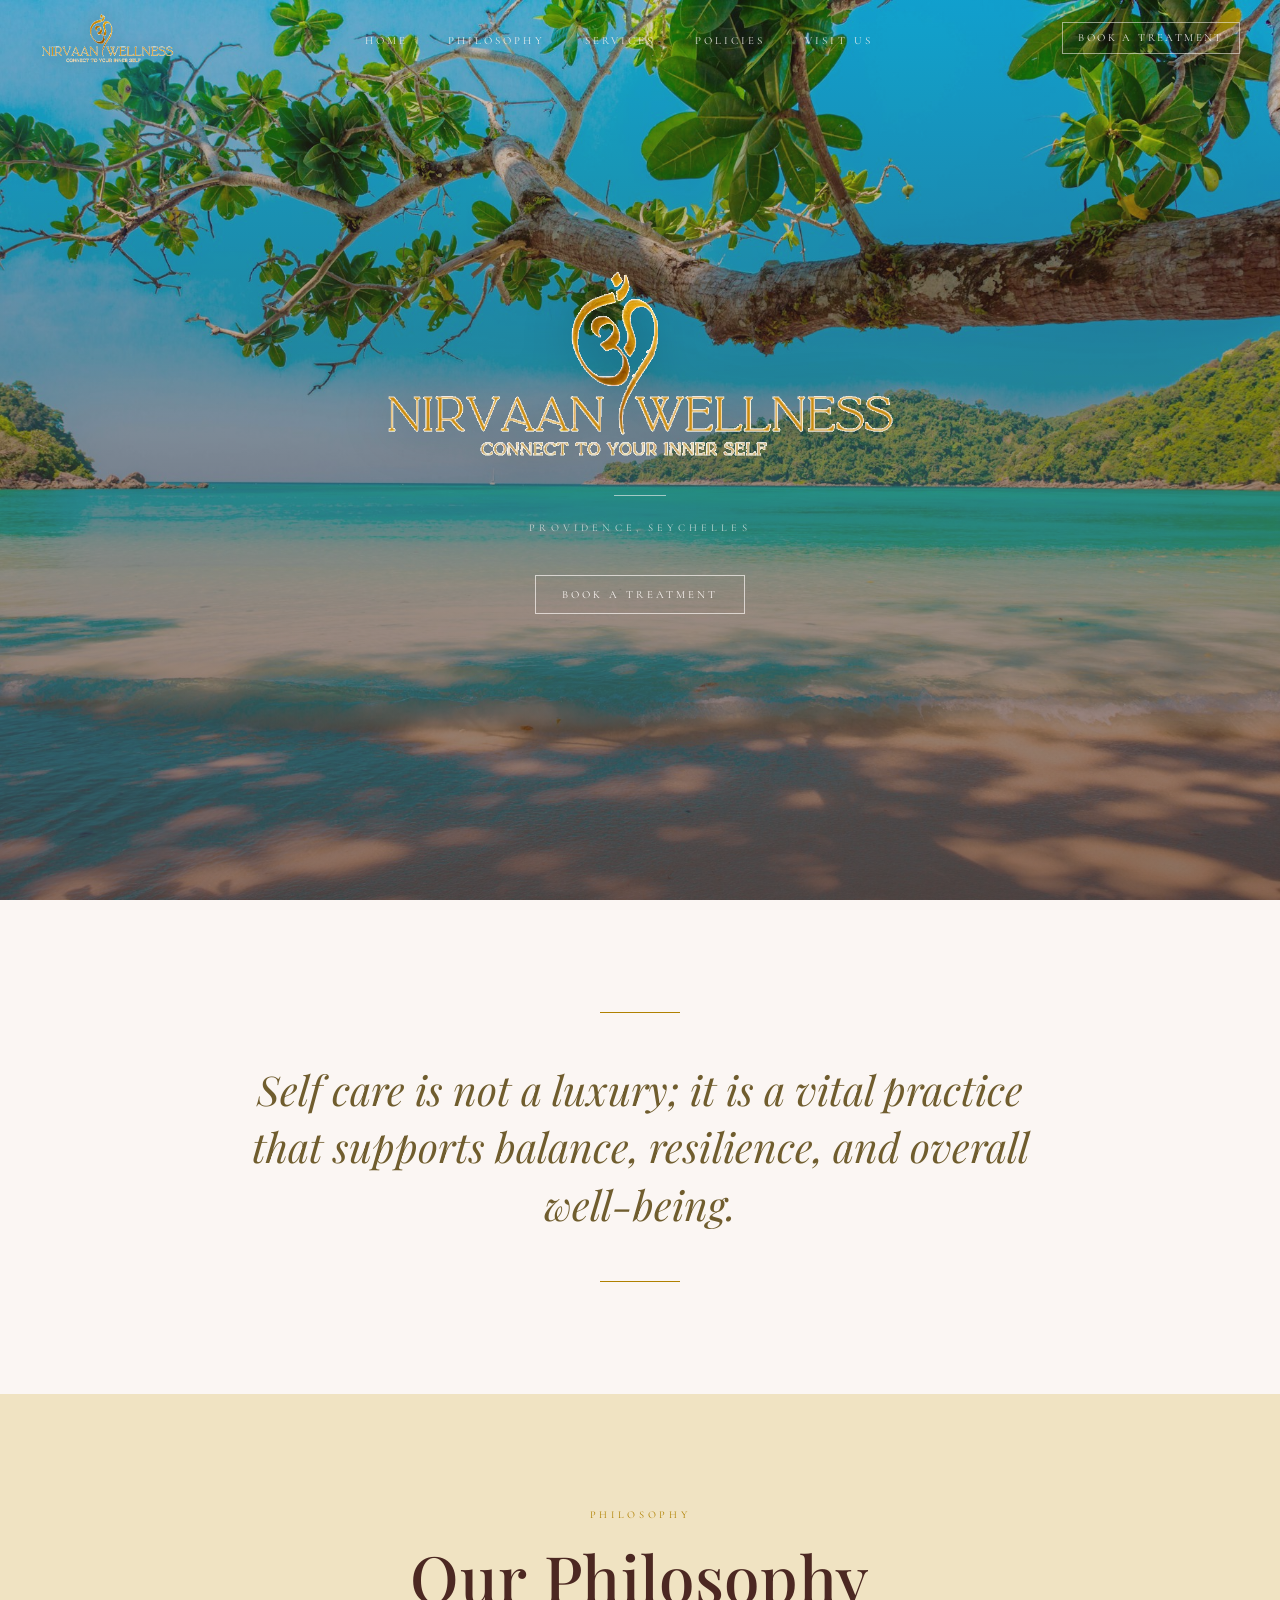
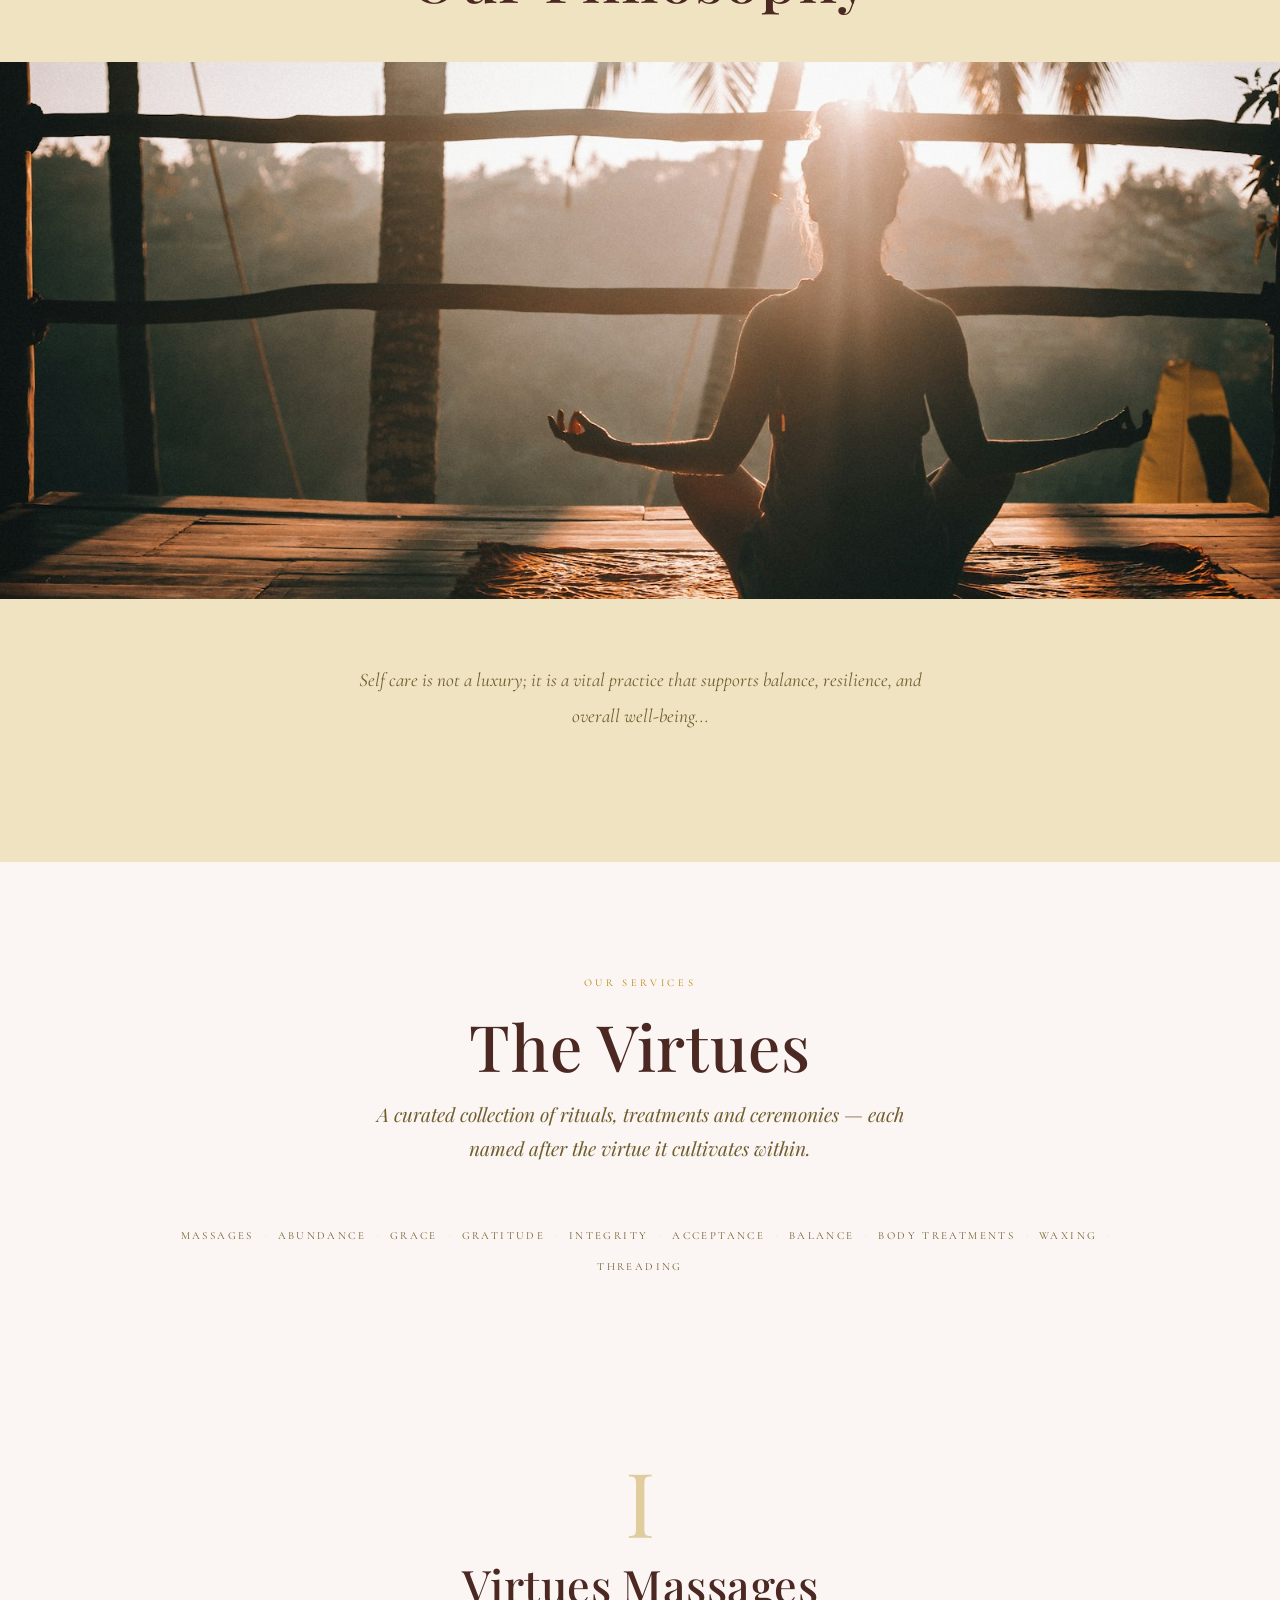
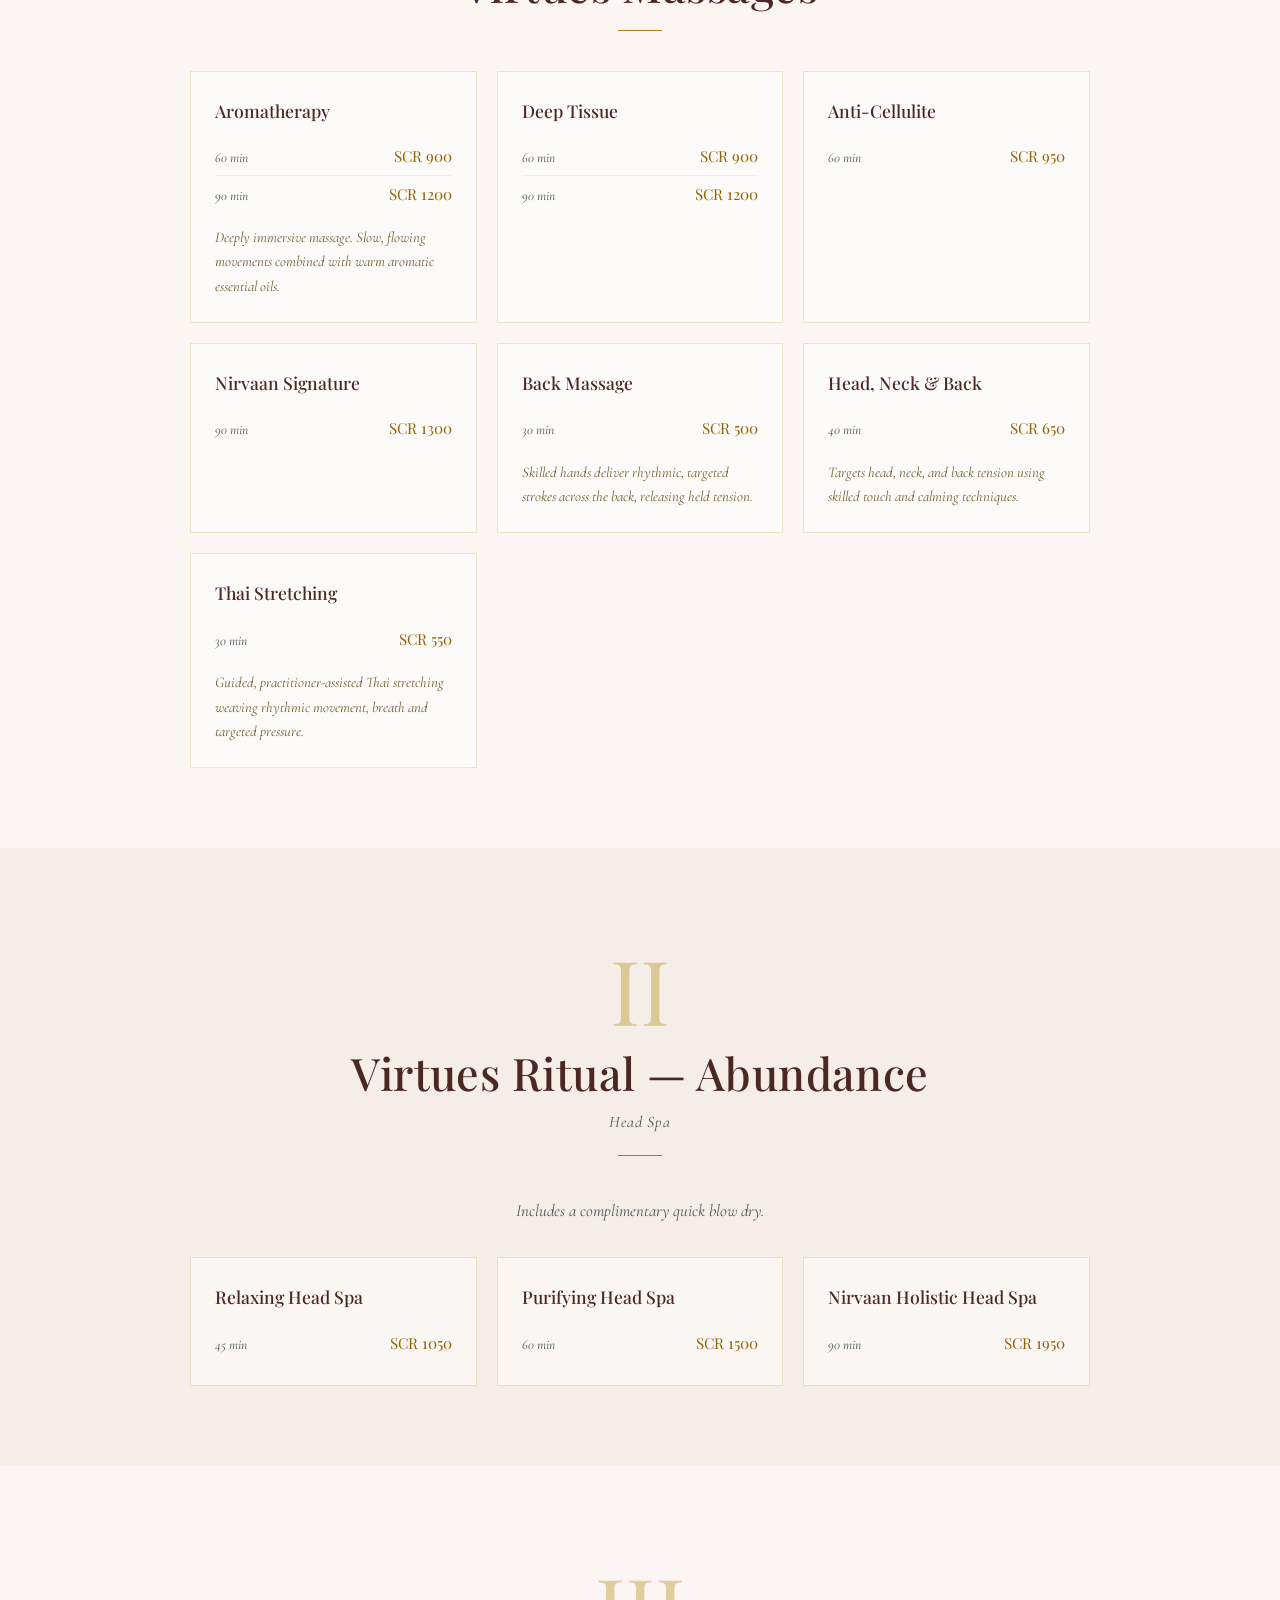
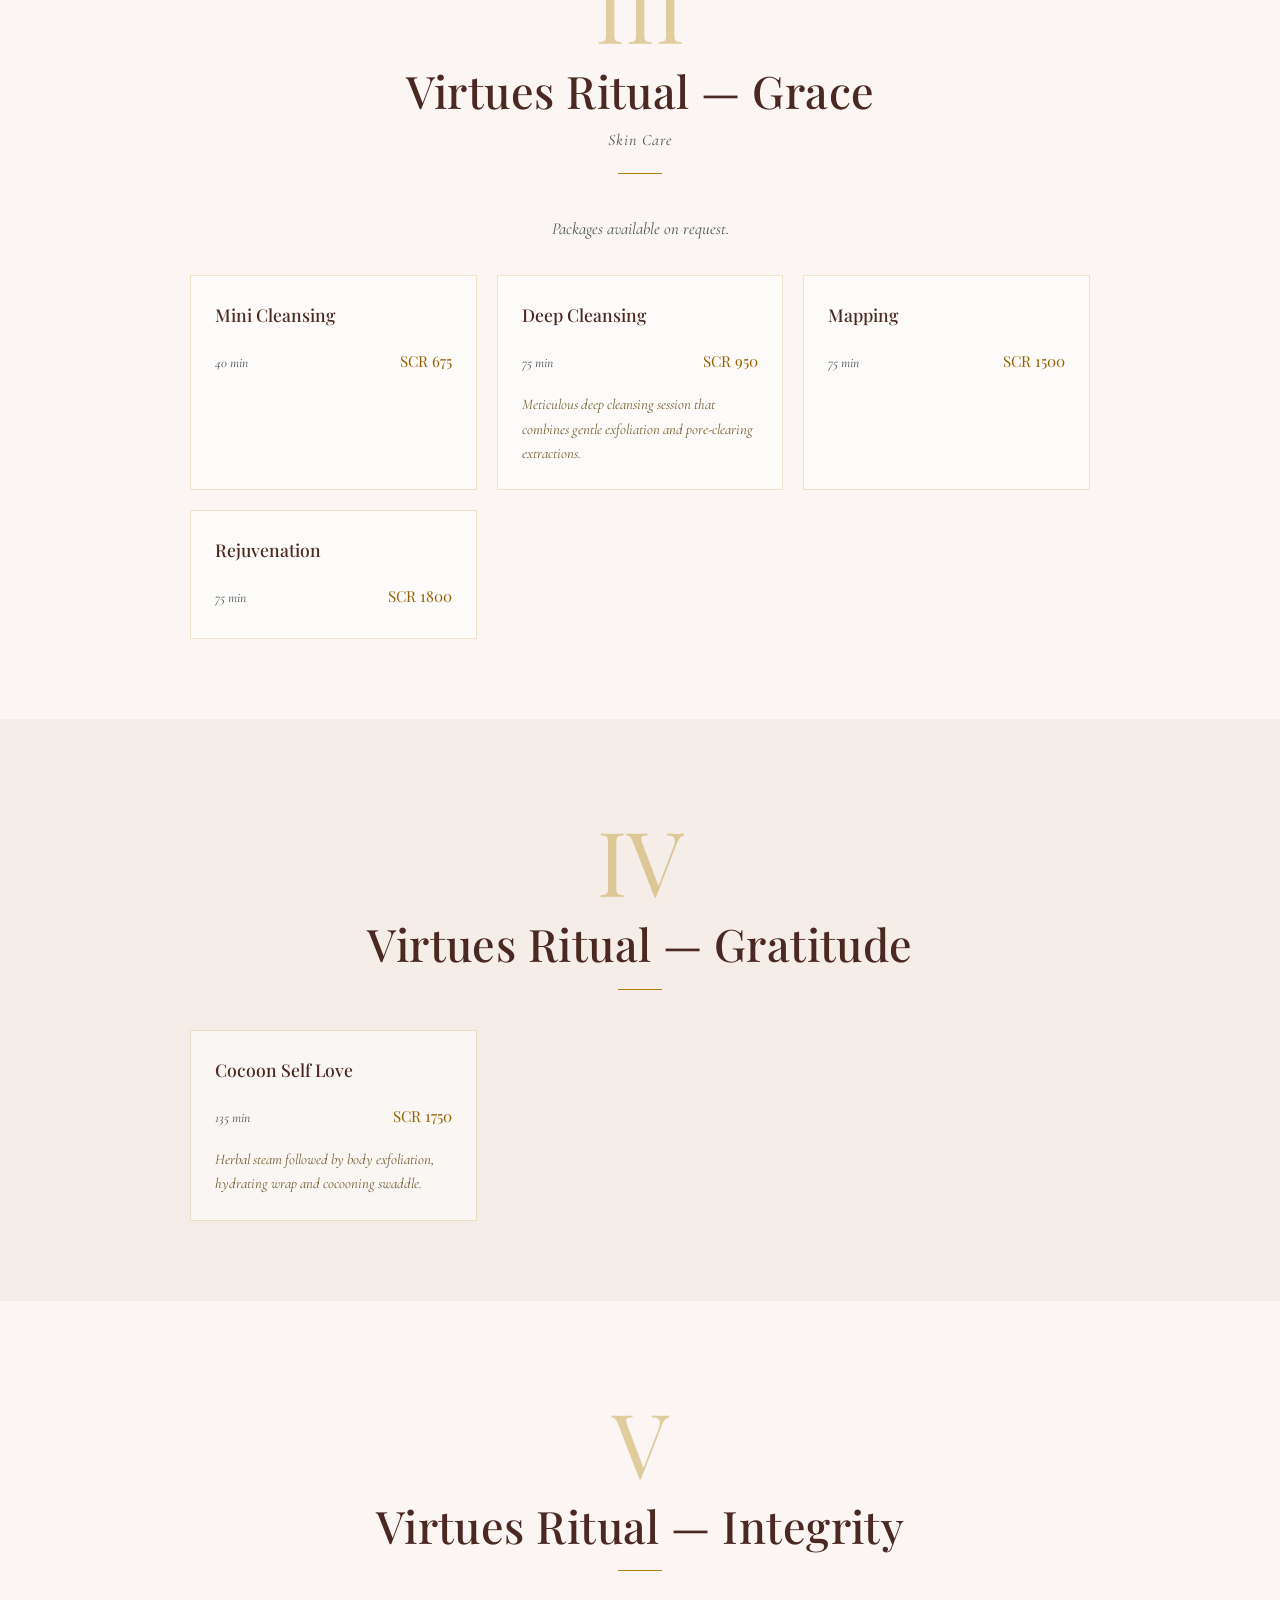
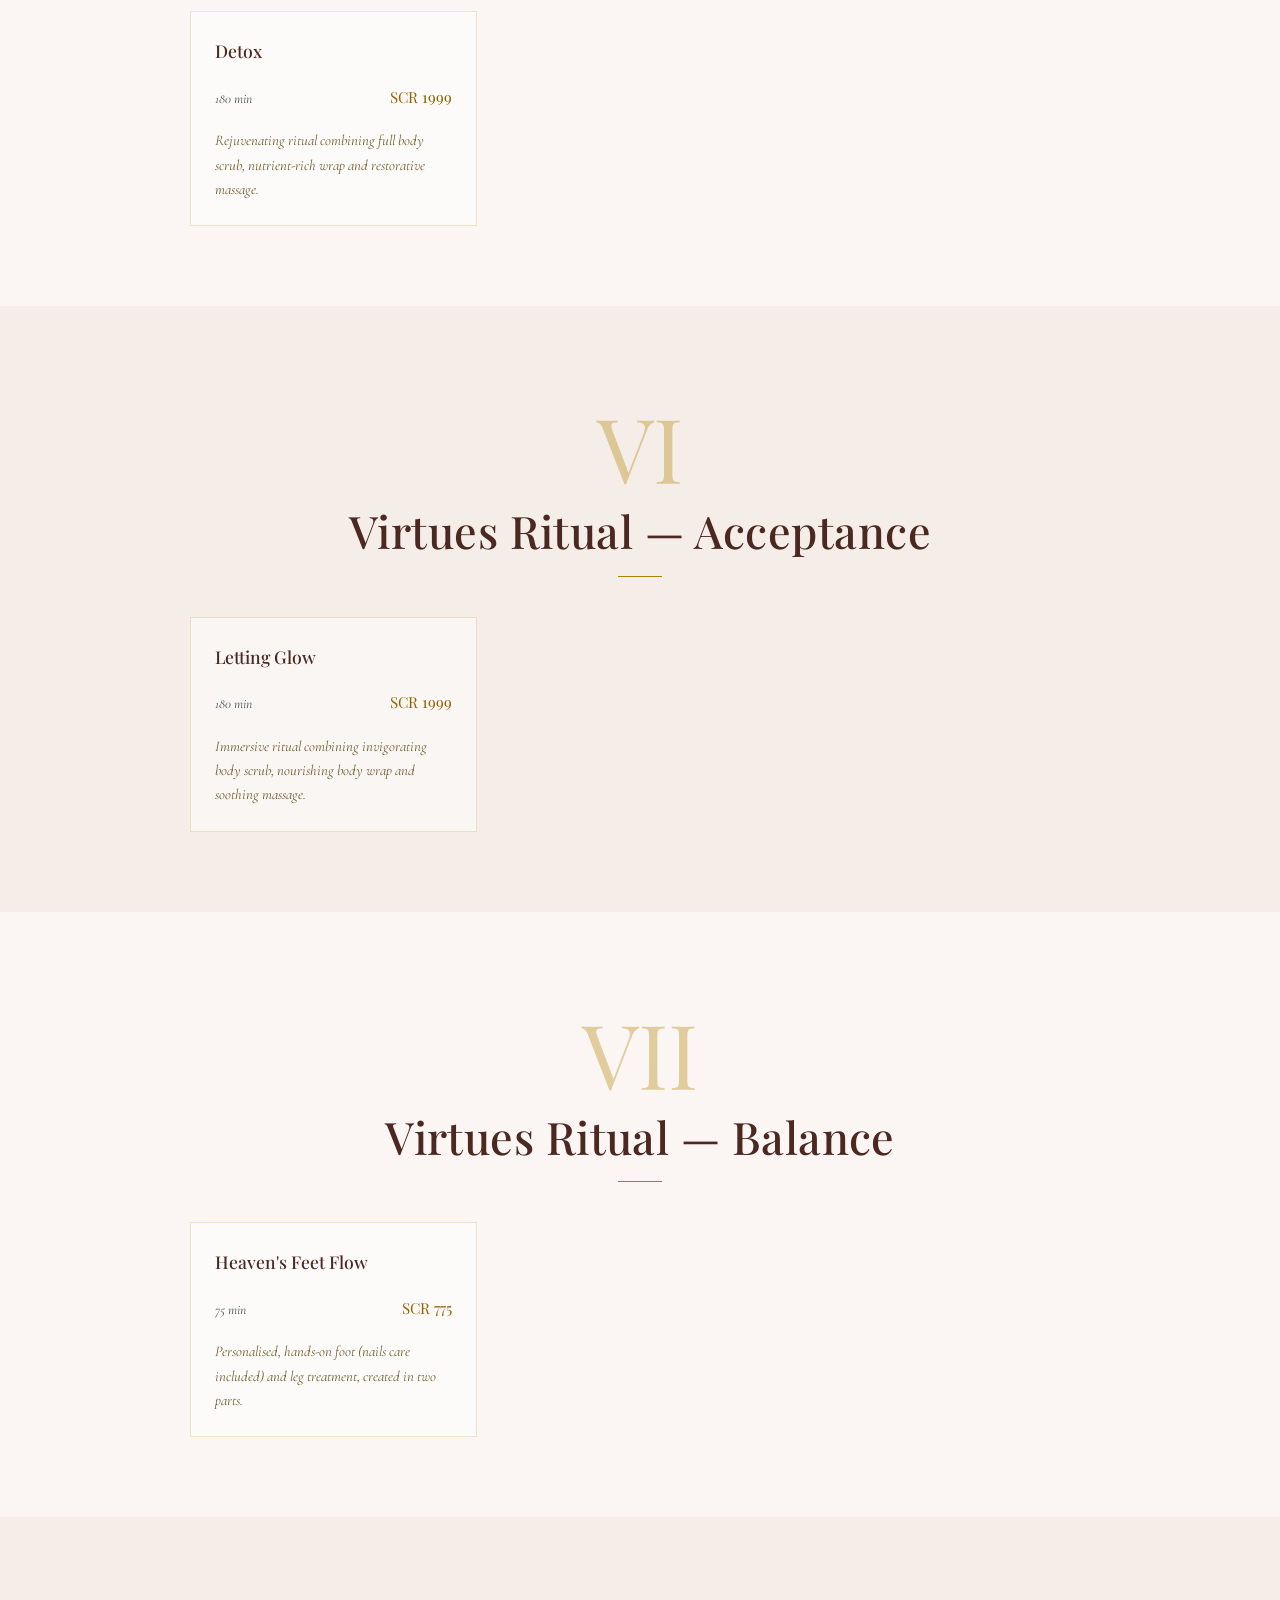
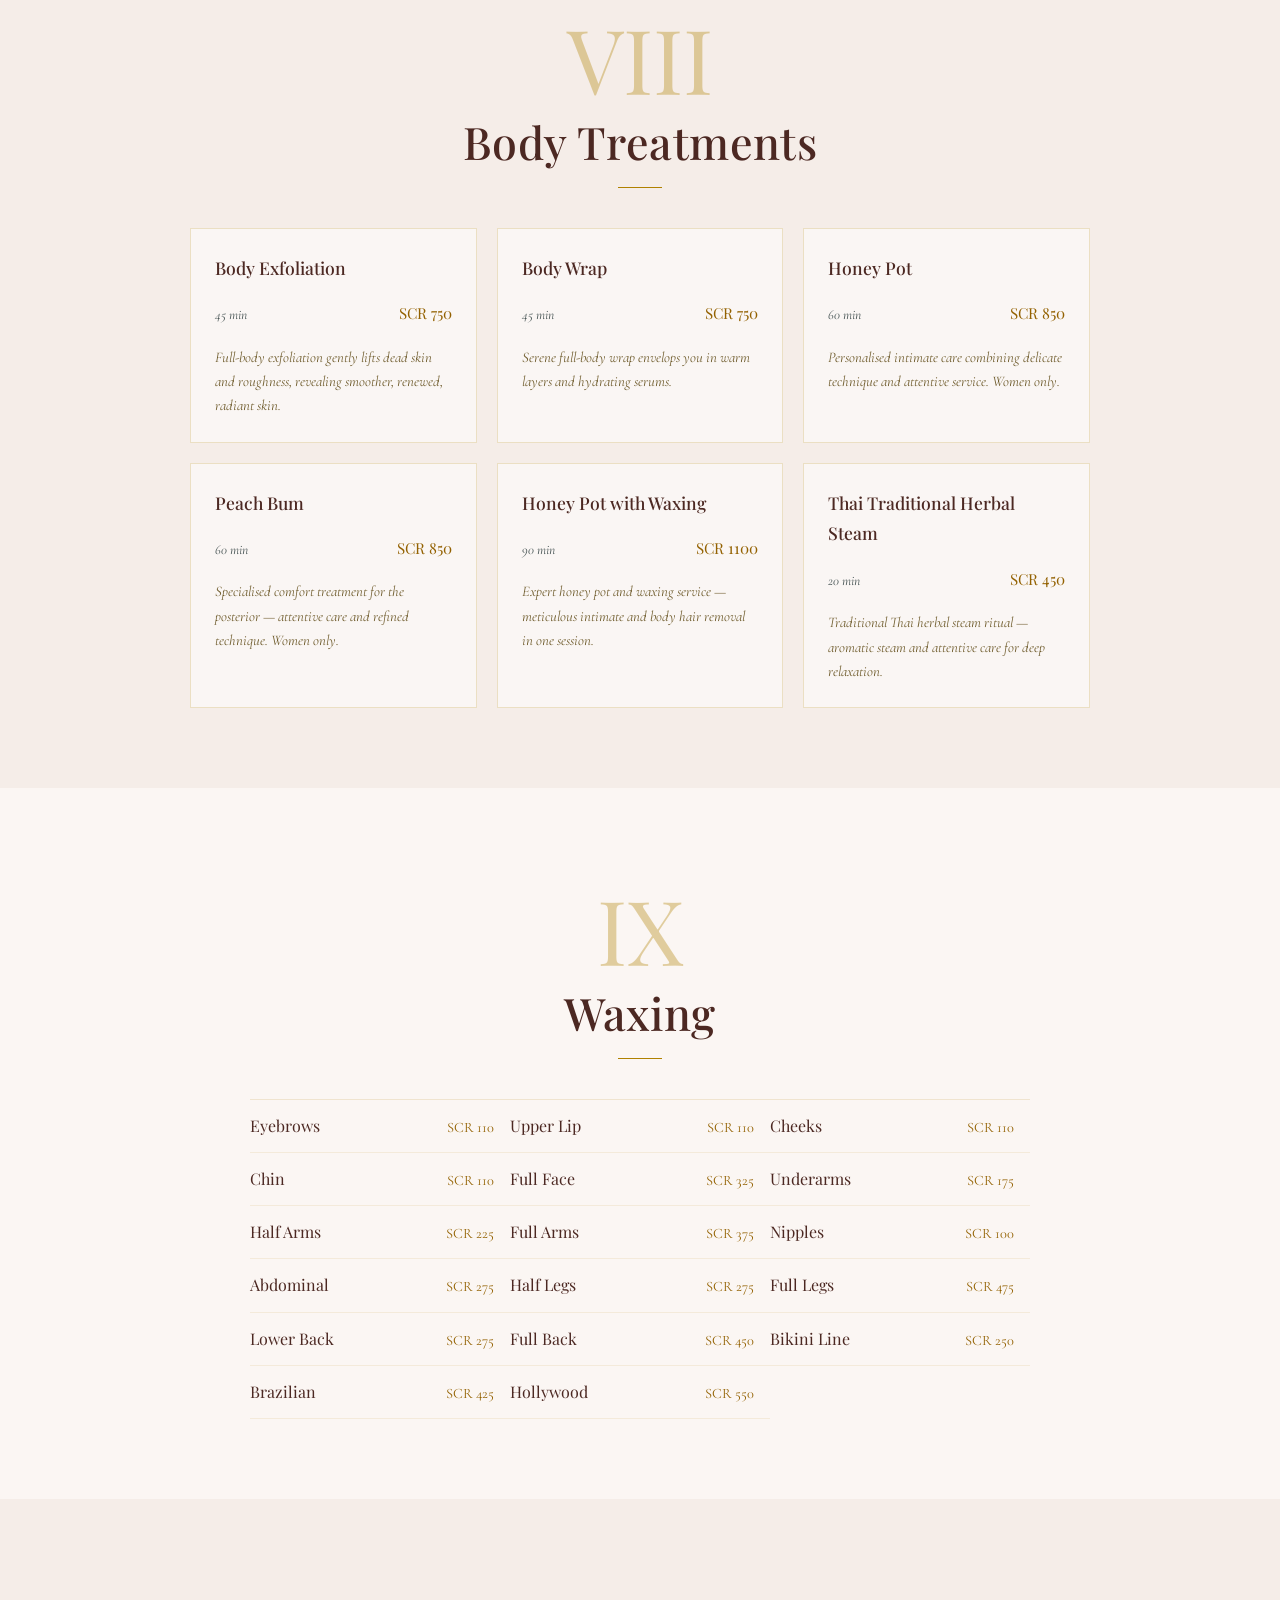
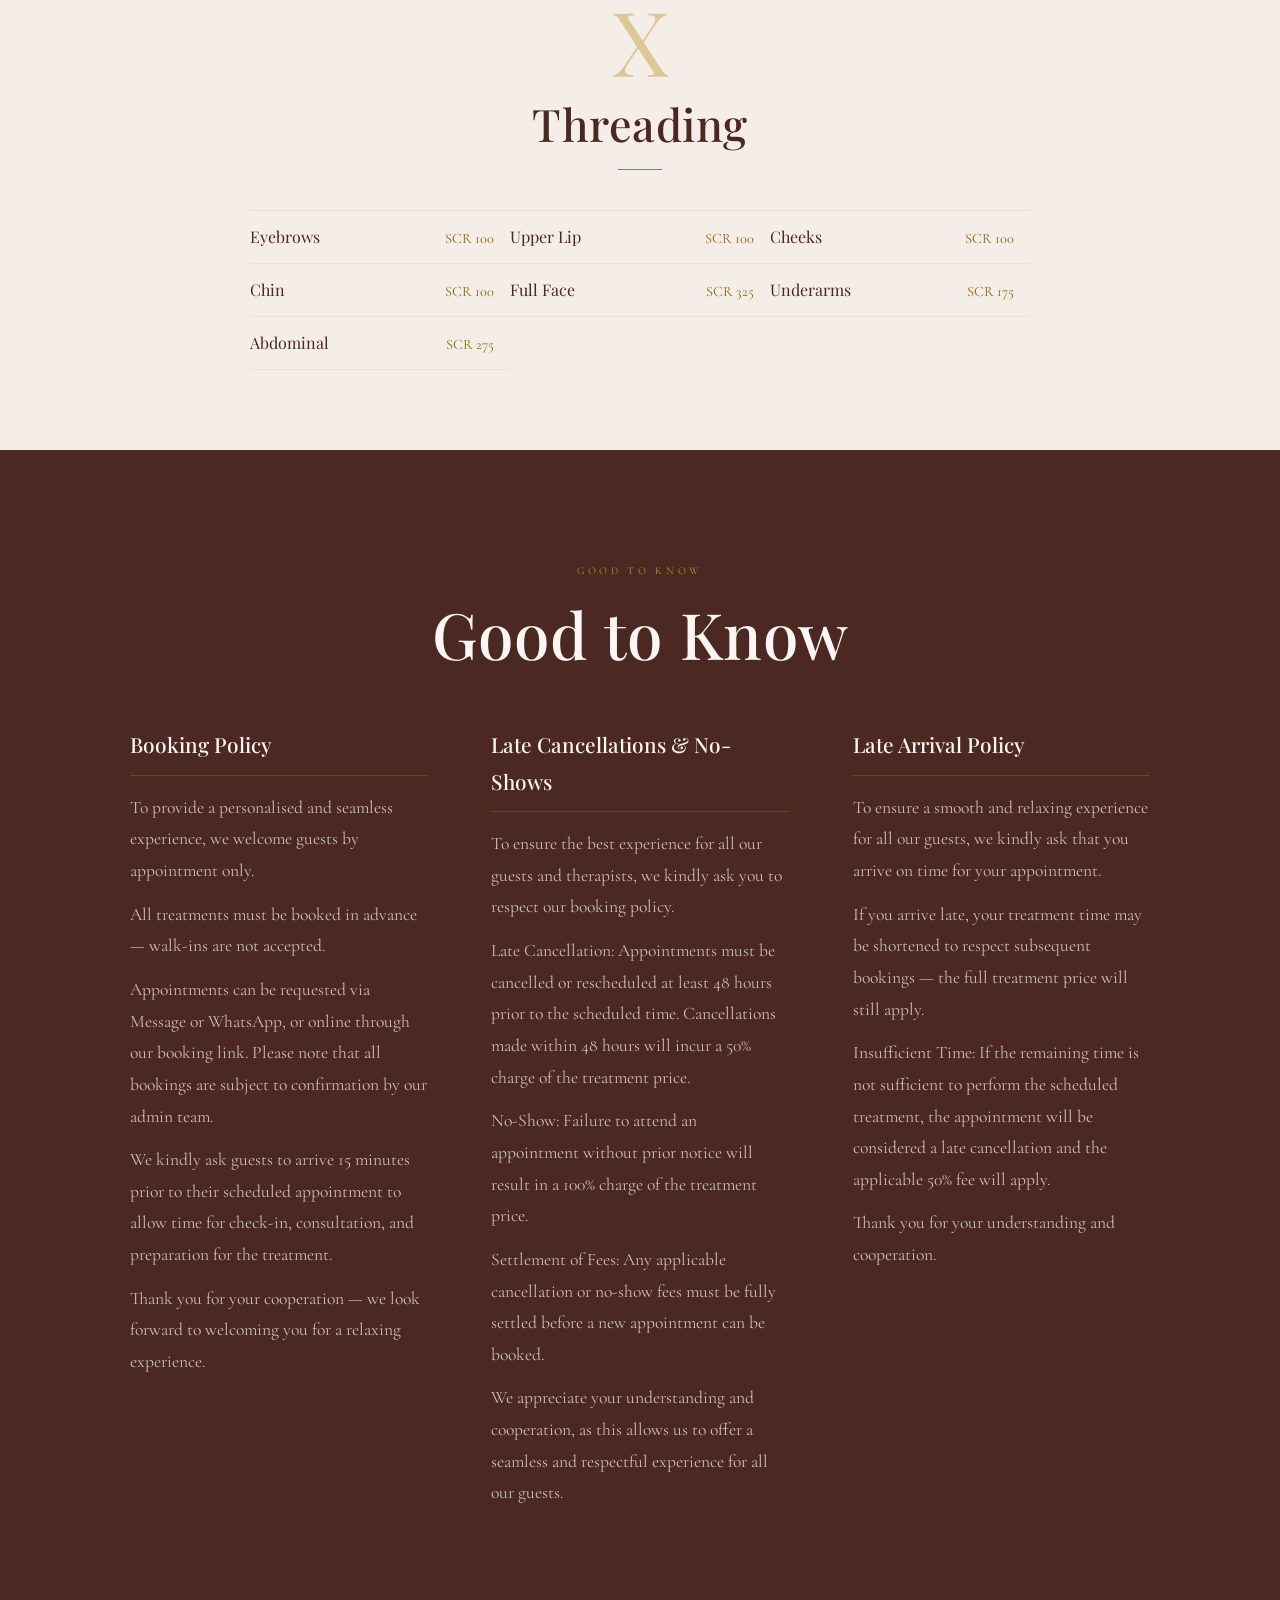
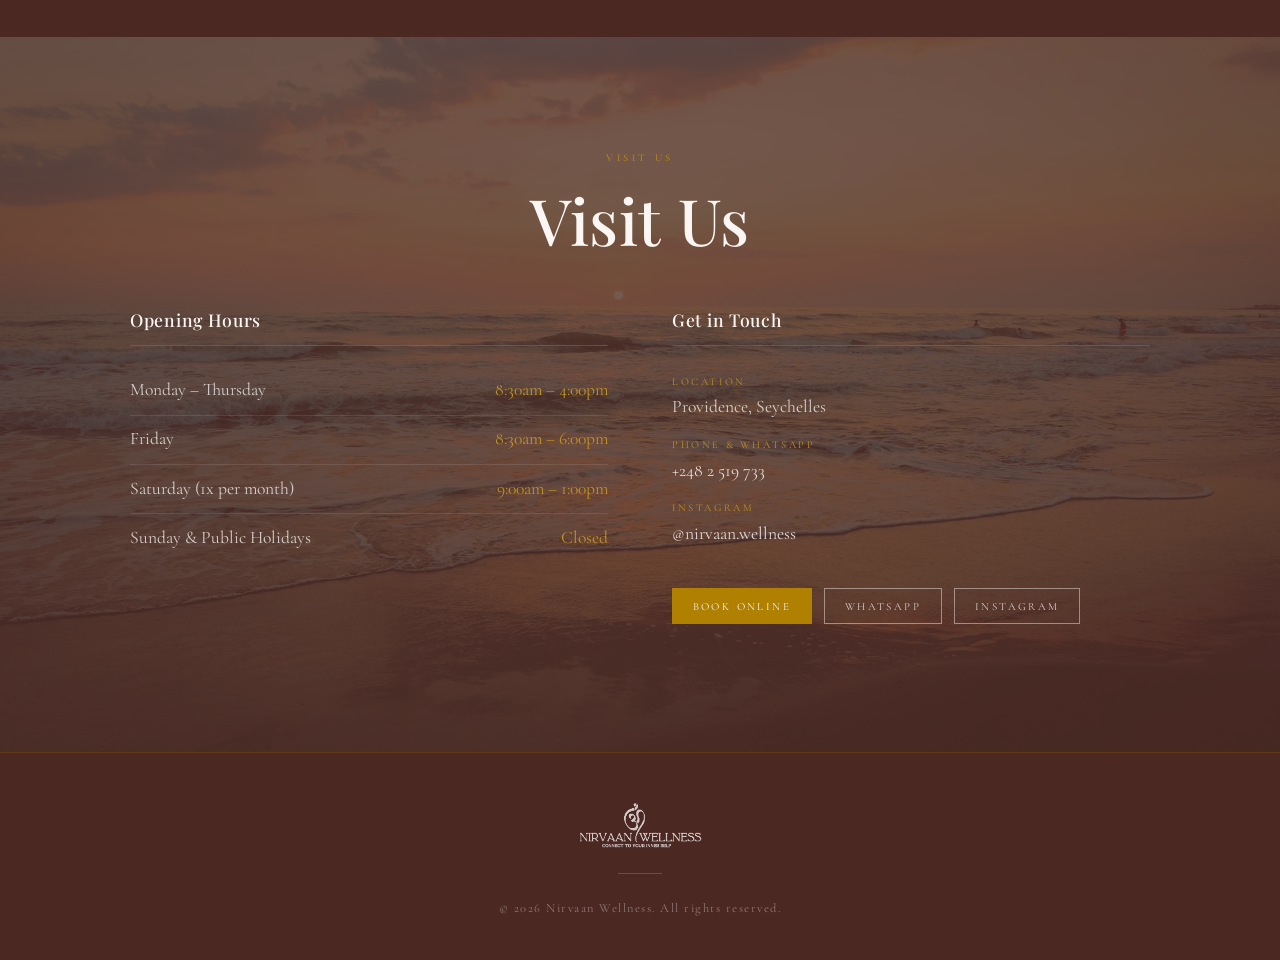
==== commit 69cecca7: "Single codebase: shared app.js/styles.css/content.json/assets at root; layout set by index.html; FAB" ====
--- a/cards/index.html
+++ b/cards/index.html
@@ -8,18 +8,17 @@
   <meta name="author" content="Upper Deck Studio" />
   <meta name="robots" content="noindex, nofollow" />
   <!-- Designed & built by Upper Deck Studio · A388 -->
-  <!-- Mock preview — not for public indexing -->
-  <link rel="icon" href="assets/logo.png" type="image/png" />
+  <link rel="icon" href="../assets/logo.png" type="image/png" />
   <link rel="preconnect" href="https://fonts.googleapis.com" />
   <link rel="preconnect" href="https://fonts.gstatic.com" crossorigin />
   <link href="https://fonts.googleapis.com/css2?family=Cormorant+Garamond:ital,wght@0,300;0,400;0,500;1,300;1,400;1,500&family=Playfair+Display:ital,wght@0,400;0,500;0,700;1,400&display=swap" rel="stylesheet" />
-  <link rel="stylesheet" href="styles.css" />
+  <link rel="stylesheet" href="../styles.css" />
 </head>
 <body>
 
   <header class="site-header" id="site-header">
     <a href="#home" class="brand">
-      <img src="assets/logo.png" alt="Nirvaan Wellness" class="brand-logo" />
+      <img src="../assets/logo.png" alt="Nirvaan Wellness" class="brand-logo" />
     </a>
     <nav class="main-nav" id="main-nav">
       <ul id="nav-links"></ul>
@@ -37,7 +36,7 @@
     <div class="hero-bg" id="hero-bg"></div>
     <div class="hero-overlay"></div>
     <div class="hero-content">
-      <img src="assets/logo.png" alt="Nirvaan Wellness" class="hero-logo" />
+      <img src="../assets/logo.png" alt="Nirvaan Wellness" class="hero-logo" />
       <div class="hero-rule"></div>
       <p class="hero-tagline" id="hero-tagline"></p>
       <a href="#" class="btn-hero" id="hero-cta" target="_blank" rel="noopener">Book a Treatment</a>
@@ -105,7 +104,7 @@
 
   <footer class="site-footer">
     <div class="container footer-inner">
-      <img src="assets/logo.png" alt="Nirvaan Wellness" class="footer-logo" loading="lazy" />
+      <img src="../assets/logo.png" alt="Nirvaan Wellness" class="footer-logo" loading="lazy" />
       <div class="footer-rule"></div>
       <p id="footer-text"></p>
     </div>
@@ -113,6 +112,11 @@
 
   <div class="fab" id="fab"></div>
 
-  <script src="app.js"></script>
+  <script>
+    window.NIRVAAN_LAYOUT  = 'cards';
+    window.NIRVAAN_CONTENT = '../content.json';
+    window.NIRVAAN_BASE    = '../';
+  </script>
+  <script src="../app.js"></script>
 </body>
 </html>
--- a/styles.css
+++ b/styles.css
@@ -0,0 +1,979 @@
+/* ==========================================================================
+   Nirvaan Wellness — Sacred Stillness
+   Warm editorial luxury. Colour/font vars set at runtime from content.json.
+   ========================================================================== */
+
+:root {
+  --color-gold:        #b08100;
+  --color-gold-dark:   #936100;
+  --color-gold-light:  #c19320;
+  --color-cream:       #fbf6f3;
+  --color-parchment:   #f0e3c2;
+  --color-tan:         #b3a37a;
+  --color-brown-dark:  #4c2822;
+  --color-brown-mid:   #705d2e;
+  --color-sage:        #699798;
+  --color-sage-light:  #b6c2c5;
+  --color-sage-dark:   #4a5757;
+
+  --font-heading: 'Playfair Display', serif;
+  --font-body:    'Cormorant Garamond', serif;
+
+  --max-width:    1100px;
+  --header-h:     76px;
+}
+
+/* ── Reset ──────────────────────────────────────────────────── */
+*, *::before, *::after { box-sizing: border-box; margin: 0; padding: 0; }
+html { scroll-behavior: smooth; font-size: 16px; }
+
+body {
+  font-family: var(--font-body);
+  font-size: 1.35rem;
+  line-height: 1.75;
+  color: var(--color-brown-dark);
+  background: var(--color-cream);
+}
+
+img { display: block; max-width: 100%; }
+a { text-decoration: none; color: inherit; }
+
+.container {
+  max-width: var(--max-width);
+  margin: 0 auto;
+  padding: 0 40px;
+}
+
+/* ── Scroll reveal ──────────────────────────────────────────── */
+.reveal {
+  opacity: 0;
+  transform: translateY(28px);
+  transition: opacity 0.75s ease, transform 0.75s ease;
+}
+.reveal.visible {
+  opacity: 1;
+  transform: translateY(0);
+}
+
+/* ── Section label (small caps above headings) ──────────────── */
+.section-label {
+  font-family: var(--font-body);
+  font-size: 0.65rem;
+  letter-spacing: 0.35em;
+  text-transform: uppercase;
+  color: var(--color-gold);
+  text-align: center;
+  margin-bottom: 1rem;
+}
+.section-label--light { color: var(--color-gold-light); }
+
+/* ── Shared h2 ──────────────────────────────────────────────── */
+h2 {
+  font-family: var(--font-heading);
+  font-weight: 500;
+  font-size: clamp(2.4rem, 5vw, 4rem);
+  line-height: 1.15;
+  letter-spacing: 0.01em;
+  text-align: center;
+  color: var(--color-brown-dark);
+  margin-bottom: 1.2rem;
+}
+
+/* ── Gold rule (decorative horizontal line) ─────────────────── */
+.gold-rule {
+  width: 56px;
+  height: 1px;
+  background: var(--color-gold);
+  margin: 0 auto;
+}
+
+/* ==========================================================================
+   Header
+   ========================================================================== */
+
+.site-header {
+  position: fixed;
+  top: 0; left: 0; right: 0;
+  z-index: 200;
+  height: var(--header-h);
+  display: flex;
+  align-items: center;
+  justify-content: space-between;
+  padding: 0 40px;
+  background: transparent;
+  transition: background 0.35s, border-bottom 0.35s;
+}
+
+.site-header.scrolled {
+  background: var(--color-cream);
+  border-bottom: 1px solid rgba(176, 129, 0, 0.18);
+}
+
+.brand-logo {
+  height: 52px;
+  width: auto;
+  filter: drop-shadow(0 1px 8px rgba(0,0,0,0.2));
+}
+
+.main-nav ul {
+  display: flex;
+  gap: 2.5rem;
+  list-style: none;
+}
+
+.main-nav a {
+  font-family: var(--font-body);
+  font-size: 0.68rem;
+  letter-spacing: 0.28em;
+  text-transform: uppercase;
+  color: rgba(251, 246, 243, 0.88);
+  opacity: 1;
+  transition: color 0.2s;
+}
+.main-nav a:hover { color: var(--color-gold-light); }
+
+.site-header.scrolled .main-nav a {
+  color: var(--color-brown-dark);
+  opacity: 0.85;
+}
+.site-header.scrolled .main-nav a:hover { opacity: 1; color: var(--color-gold); }
+
+.header-right { display: flex; align-items: center; gap: 1.5rem; }
+
+.header-cta {
+  font-family: var(--font-body);
+  font-size: 0.68rem;
+  letter-spacing: 0.22em;
+  text-transform: uppercase;
+  color: rgba(251, 246, 243, 0.9);
+  border: 1px solid rgba(251, 246, 243, 0.55);
+  padding: 0.55em 1.4em;
+  transition: background 0.2s, color 0.2s, border-color 0.2s;
+}
+.header-cta:hover { background: rgba(251, 246, 243, 0.15); border-color: rgba(251, 246, 243, 0.9); }
+
+.site-header.scrolled .header-cta {
+  color: var(--color-brown-dark);
+  border-color: var(--color-gold);
+}
+.site-header.scrolled .header-cta:hover { background: var(--color-gold); color: var(--color-cream); }
+
+.nav-toggle {
+  display: none;
+  flex-direction: column;
+  gap: 5px;
+  background: none;
+  border: none;
+  cursor: pointer;
+  padding: 4px;
+}
+.nav-toggle span { display: block; width: 28px; height: 1.5px; background: var(--color-brown-dark); transition: 0.2s; }
+
+/* ==========================================================================
+   Hero
+   ========================================================================== */
+
+.hero {
+  position: relative;
+  height: 100vh;
+  min-height: 640px;
+  display: flex;
+  align-items: center;
+  justify-content: center;
+  overflow: hidden;
+}
+
+.hero-bg {
+  position: absolute; inset: 0;
+  background-size: cover;
+  background-position: center;
+  transform: scale(1.04);
+  transition: transform 8s ease-out;
+}
+.hero-bg.loaded { transform: scale(1); }
+
+.hero-overlay {
+  position: absolute; inset: 0;
+  background: linear-gradient(
+    to bottom,
+    rgba(76, 40, 34, 0.22) 0%,
+    rgba(76, 40, 34, 0.52) 60%,
+    rgba(76, 40, 34, 0.65) 100%
+  );
+}
+
+.hero-content {
+  position: relative;
+  z-index: 1;
+  text-align: center;
+  display: flex;
+  flex-direction: column;
+  align-items: center;
+  gap: 0;
+  padding: 0 24px;
+}
+
+.hero-logo {
+  width: min(520px, 72vw);
+  height: auto;
+  margin-bottom: 2rem;
+  filter: drop-shadow(0 4px 24px rgba(0,0,0,0.3));
+}
+
+.hero-rule {
+  width: 52px;
+  height: 1px;
+  background: rgba(251, 246, 243, 0.6);
+  margin-bottom: 1.4rem;
+}
+
+.hero-tagline {
+  font-family: var(--font-body);
+  font-size: 0.65rem;
+  letter-spacing: 0.4em;
+  text-transform: uppercase;
+  color: rgba(251, 246, 243, 0.75);
+  margin-bottom: 2.4rem;
+}
+
+.btn-hero {
+  display: inline-block;
+  font-family: var(--font-body);
+  font-size: 0.68rem;
+  letter-spacing: 0.28em;
+  text-transform: uppercase;
+  color: var(--color-cream);
+  border: 1px solid rgba(251, 246, 243, 0.7);
+  padding: 0.8em 2.4em;
+  margin-bottom: 1.4rem;
+  transition: background 0.25s, border-color 0.25s;
+}
+.btn-hero:hover {
+  background: rgba(251, 246, 243, 0.15);
+  border-color: var(--color-cream);
+}
+
+.hero-secondary {
+  font-family: var(--font-body);
+  font-size: 0.78rem;
+  letter-spacing: 0.12em;
+  color: rgba(251, 246, 243, 0.6);
+}
+.hero-secondary a { color: rgba(251, 246, 243, 0.75); text-decoration: underline; text-underline-offset: 3px; }
+.hero-secondary a:hover { color: var(--color-cream); }
+
+/* ==========================================================================
+   Manifesto
+   ========================================================================== */
+
+.manifesto {
+  background: var(--color-cream);
+  padding: 7rem 40px;
+  text-align: center;
+  display: flex;
+  flex-direction: column;
+  align-items: center;
+  gap: 3rem;
+}
+
+.manifesto-rule {
+  width: 80px;
+  height: 1px;
+  background: var(--color-gold);
+}
+
+.manifesto-quote {
+  font-family: var(--font-heading);
+  font-style: italic;
+  font-weight: 400;
+  font-size: clamp(1.7rem, 3.2vw, 2.8rem);
+  line-height: 1.4;
+  color: var(--color-brown-mid);
+  max-width: 820px;
+  quotes: none;
+}
+
+/* ==========================================================================
+   Philosophy
+   ========================================================================== */
+
+.philosophy {
+  background: var(--color-parchment);
+  padding: 7rem 0 8rem;
+}
+
+.philosophy .container { max-width: 680px; }
+
+.philosophy h2 { margin-bottom: 3rem; }
+
+.philosophy-image {
+  width: 100%;
+  height: clamp(320px, 42vw, 560px);
+  overflow: hidden;
+  margin: 0 0 4rem;
+}
+.philosophy-image img {
+  width: 100%;
+  height: 100%;
+  object-fit: cover;
+  object-position: center 30%;
+}
+
+.philosophy-text {
+  text-align: center;
+  max-width: 640px;
+  margin: 0 auto;
+}
+.philosophy-text p {
+  font-size: 1.2rem;
+  color: var(--color-brown-mid);
+  font-style: italic;
+  line-height: 1.85;
+}
+
+/* ==========================================================================
+   Virtues intro
+   ========================================================================== */
+
+.virtues-intro {
+  background: var(--color-cream);
+  padding: 7rem 0 5rem;
+  text-align: center;
+}
+
+.virtues-heading { margin-bottom: 1rem; }
+
+.virtues-intro-text {
+  font-family: var(--font-heading);
+  font-style: italic;
+  font-size: 1.2rem;
+  color: var(--color-brown-mid);
+  max-width: 580px;
+  margin: 0 auto 3.5rem;
+}
+
+/* Chapter navigation */
+.chapter-nav {
+  display: flex;
+  flex-wrap: wrap;
+  justify-content: center;
+  gap: 0.2rem 0;
+}
+
+.chapter-nav a {
+  font-family: var(--font-body);
+  font-size: 0.68rem;
+  letter-spacing: 0.22em;
+  text-transform: uppercase;
+  color: var(--color-brown-mid);
+  padding: 0.4em 1em;
+  transition: color 0.2s;
+}
+.chapter-nav a:hover { color: var(--color-gold); }
+.chapter-nav .sep {
+  color: var(--color-gold);
+  opacity: 0.4;
+  display: flex;
+  align-items: center;
+  font-size: 0.6rem;
+}
+
+/* ==========================================================================
+   Service chapters
+   ========================================================================== */
+
+.service-chapter {
+  padding: 6rem 0 5rem;
+}
+.service-chapter:nth-child(odd)  { background: var(--color-cream); }
+.service-chapter:nth-child(even) { background: #f5ede8; }
+
+.chapter-inner {
+  max-width: var(--max-width);
+  margin: 0 auto;
+  padding: 0 40px;
+}
+
+.chapter-numeral {
+  font-family: var(--font-heading);
+  font-size: clamp(3.5rem, 7vw, 6rem);
+  font-weight: 400;
+  color: var(--color-gold);
+  opacity: 0.35;
+  line-height: 1;
+  margin-bottom: 0.15em;
+  text-align: center;
+}
+
+.chapter-name {
+  font-family: var(--font-heading);
+  font-size: clamp(1.8rem, 3.5vw, 2.8rem);
+  font-weight: 500;
+  color: var(--color-brown-dark);
+  text-align: center;
+  margin-bottom: 0.2em;
+}
+
+.chapter-subtitle {
+  font-family: var(--font-body);
+  font-style: italic;
+  font-size: 1rem;
+  color: var(--color-sage-dark);
+  text-align: center;
+  letter-spacing: 0.06em;
+  margin-bottom: 0.6em;
+}
+
+.chapter-rule {
+  width: 44px;
+  height: 1px;
+  background: var(--color-gold);
+  margin: 1.2rem auto 2.5rem;
+}
+
+.chapter-note {
+  font-style: italic;
+  font-size: 1.05rem;
+  color: var(--color-sage-dark);
+  text-align: center;
+  margin-bottom: 2rem;
+}
+
+/* Service menu table — chapter style */
+.service-menu {
+  width: 100%;
+  border-collapse: collapse;
+  max-width: 780px;
+  margin: 0 auto;
+}
+
+.service-menu tr {
+  border-bottom: 1px solid rgba(176, 129, 0, 0.15);
+}
+.service-menu tr:first-child { border-top: 1px solid rgba(176, 129, 0, 0.15); }
+
+.service-menu td {
+  padding: 1.05rem 0;
+  vertical-align: top;
+}
+
+.service-menu .col-name {
+  font-family: var(--font-heading);
+  font-size: 1.15rem;
+  font-weight: 500;
+  color: var(--color-brown-dark);
+  padding-right: 2rem;
+}
+
+.service-menu .col-duration {
+  font-family: var(--font-body);
+  font-style: italic;
+  font-size: 0.9rem;
+  color: var(--color-sage-dark);
+  white-space: nowrap;
+  padding-right: 2rem;
+  vertical-align: middle;
+}
+
+.service-menu .col-price {
+  font-family: var(--font-heading);
+  font-size: 1rem;
+  color: var(--color-gold-dark);
+  white-space: nowrap;
+  text-align: right;
+  vertical-align: middle;
+}
+
+/* continuation rows: additional variants of the same treatment */
+.service-menu .variant-extra td { padding-top: 0.25rem; padding-bottom: 0.85rem; border-top: none; }
+.service-menu .variant-extra .col-name { color: transparent; user-select: none; font-size: 0.1rem; }
+
+/* inline description below treatment name */
+.service-menu .item-desc {
+  display: block;
+  font-family: var(--font-body);
+  font-style: italic;
+  font-size: 0.82rem;
+  font-weight: 300;
+  color: var(--color-sage-dark);
+  line-height: 1.5;
+  margin-top: 0.2rem;
+  padding-bottom: 0.15rem;
+}
+
+/* Compact grid (waxing, threading) */
+.service-compact {
+  max-width: 780px;
+  margin: 0 auto;
+  display: grid;
+  grid-template-columns: repeat(auto-fill, minmax(220px, 1fr));
+  gap: 0;
+  border-top: 1px solid rgba(176, 129, 0, 0.15);
+}
+
+.compact-item {
+  display: flex;
+  justify-content: space-between;
+  align-items: baseline;
+  padding: 0.75rem 1rem 0.75rem 0;
+  border-bottom: 1px solid rgba(176, 129, 0, 0.1);
+  gap: 1rem;
+}
+
+.compact-item .item-name {
+  font-family: var(--font-heading);
+  font-size: 1rem;
+  font-weight: 400;
+  color: var(--color-brown-dark);
+}
+
+.compact-item .item-price {
+  font-family: var(--font-body);
+  font-size: 0.9rem;
+  color: var(--color-gold-dark);
+  white-space: nowrap;
+  flex-shrink: 0;
+}
+
+/* ==========================================================================
+   Services redirect (when showFullMenu is false)
+   ========================================================================== */
+
+.services-redirect {
+  background: var(--color-cream);
+  padding: 8rem 0;
+  text-align: center;
+}
+
+.services-redirect h2 { margin-bottom: 1rem; }
+
+.services-redirect-note {
+  font-family: var(--font-heading);
+  font-style: italic;
+  font-size: 1.2rem;
+  color: var(--color-brown-mid);
+  max-width: 520px;
+  margin: 0 auto 2.5rem;
+}
+
+.btn-services-redirect {
+  display: inline-block;
+  font-family: var(--font-body);
+  font-size: 0.68rem;
+  letter-spacing: 0.28em;
+  text-transform: uppercase;
+  color: var(--color-cream);
+  background: var(--color-gold);
+  border: 1px solid var(--color-gold);
+  padding: 0.9em 2.8em;
+  transition: background 0.2s, border-color 0.2s;
+}
+.btn-services-redirect:hover { background: var(--color-gold-dark); border-color: var(--color-gold-dark); }
+
+/* ==========================================================================
+   Policies
+   ========================================================================== */
+
+.policies {
+  background: var(--color-brown-dark);
+  padding: 7rem 0 8rem;
+}
+
+.policies .section-label { color: var(--color-gold-light); }
+.policies h2 { color: var(--color-cream); }
+.policies h2::after { display: none; }
+
+.policies-grid {
+  display: grid;
+  grid-template-columns: repeat(auto-fit, minmax(280px, 1fr));
+  gap: 3rem 4rem;
+  margin-top: 3.5rem;
+}
+
+.policy-card h3 {
+  font-family: var(--font-heading);
+  font-size: 1.3rem;
+  font-weight: 500;
+  color: var(--color-cream);
+  margin-bottom: 1rem;
+  padding-bottom: 0.75rem;
+  border-bottom: 1px solid rgba(176, 129, 0, 0.35);
+}
+
+.policy-card p {
+  font-size: 1.1rem;
+  line-height: 1.8;
+  color: rgba(251, 246, 243, 0.72);
+  margin-bottom: 0.75rem;
+}
+.policy-card p:last-child { margin-bottom: 0; }
+
+/* ==========================================================================
+   Contact
+   ========================================================================== */
+
+.contact {
+  position: relative;
+  padding: 7rem 0 8rem;
+  overflow: hidden;
+}
+
+.contact-bg {
+  position: absolute; inset: 0;
+  background-size: cover;
+  background-position: center;
+}
+
+.contact-overlay {
+  position: absolute; inset: 0;
+  background: rgba(76, 40, 34, 0.76);
+}
+
+.contact-inner { position: relative; z-index: 1; }
+
+.contact .section-label { color: var(--color-gold-light); }
+.contact-heading { color: var(--color-cream); margin-bottom: 3rem; }
+
+.contact-grid {
+  display: grid;
+  grid-template-columns: 1fr 1fr;
+  gap: 4rem;
+  margin-top: 2rem;
+}
+
+.contact-col h3 {
+  font-family: var(--font-heading);
+  font-size: 1.1rem;
+  font-weight: 500;
+  color: var(--color-cream);
+  letter-spacing: 0.04em;
+  margin-bottom: 1.25rem;
+  padding-bottom: 0.6rem;
+  border-bottom: 1px solid rgba(176, 129, 0, 0.4);
+}
+
+.hours-table { width: 100%; border-collapse: collapse; }
+.hours-table tr { border-bottom: 1px solid rgba(251,246,243,0.1); }
+.hours-table tr:last-child { border-bottom: none; }
+.hours-table td { padding: 0.55rem 0; font-size: 1.1rem; color: rgba(251,246,243,0.78); }
+.hours-table td:last-child { text-align: right; color: var(--color-gold-light); }
+
+.contact-details { list-style: none; margin-bottom: 2rem; }
+.contact-details li { padding: 0.4rem 0; font-size: 1.1rem; color: rgba(251,246,243,0.78); }
+.contact-details .label { font-size: 0.65rem; letter-spacing: 0.25em; text-transform: uppercase; color: var(--color-gold-light); display: block; margin-bottom: 0.15em; }
+.contact-details a { color: rgba(251,246,243,0.85); }
+.contact-details a:hover { color: var(--color-cream); }
+
+.contact-actions { display: flex; flex-wrap: wrap; gap: 0.8rem; }
+
+.btn-contact {
+  font-family: var(--font-body);
+  font-size: 0.68rem;
+  letter-spacing: 0.22em;
+  text-transform: uppercase;
+  padding: 0.7em 1.8em;
+  border: 1px solid;
+  transition: background 0.2s, color 0.2s;
+  cursor: pointer;
+}
+.btn-contact-primary {
+  background: var(--color-gold);
+  border-color: var(--color-gold);
+  color: var(--color-cream);
+}
+.btn-contact-primary:hover { background: var(--color-gold-dark); border-color: var(--color-gold-dark); }
+.btn-contact-secondary {
+  background: transparent;
+  border-color: rgba(251,246,243,0.45);
+  color: rgba(251,246,243,0.8);
+}
+.btn-contact-secondary:hover { border-color: var(--color-cream); color: var(--color-cream); }
+
+/* ==========================================================================
+   Footer
+   ========================================================================== */
+
+.site-footer {
+  background: var(--color-brown-dark);
+  border-top: 1px solid rgba(176,129,0,0.2);
+  padding: 3rem 0 2.5rem;
+}
+
+.footer-inner {
+  display: flex;
+  flex-direction: column;
+  align-items: center;
+  text-align: center;
+  gap: 1.5rem;
+}
+
+.footer-logo {
+  height: 48px;
+  width: auto;
+  opacity: 0.75;
+  filter: brightness(0) invert(1);
+}
+
+.footer-rule {
+  width: 44px;
+  height: 1px;
+  background: rgba(176,129,0,0.45);
+}
+
+.footer-inner p {
+  font-size: 0.78rem;
+  letter-spacing: 0.12em;
+  color: rgba(251,246,243,0.4);
+}
+
+/* ==========================================================================
+   Responsive
+   ========================================================================== */
+
+@media (max-width: 900px) {
+  .contact-grid { grid-template-columns: 1fr; gap: 2.5rem; }
+
+  .service-compact { grid-template-columns: repeat(auto-fill, minmax(180px, 1fr)); }
+}
+
+/* ── Mobile nav backdrop ─────────────────────────────────────── */
+.nav-backdrop {
+  display: none;
+  position: fixed;
+  inset: 0;
+  background: rgba(76, 40, 34, 0.45);
+  z-index: 150;
+}
+.nav-backdrop.active { display: block; }
+
+@media (max-width: 720px) {
+  :root { --header-h: 68px; }
+
+  .container { padding: 0 24px; }
+  .site-header { padding: 0 24px; }
+  .chapter-inner { padding: 0 24px; }
+
+  .nav-toggle { display: flex; }
+
+  /* Slide-in drawer from right — uses visibility+transform so transition works */
+  .main-nav {
+    position: fixed;
+    top: 0;
+    right: 0;
+    bottom: 0;
+    width: min(300px, 82vw);
+    background: var(--color-cream);
+    padding: calc(var(--header-h) + 2rem) 36px 2.5rem;
+    transform: translateX(100%);
+    transition: transform 0.38s cubic-bezier(0.4, 0, 0.2, 1);
+    visibility: hidden;
+    z-index: 160;
+    box-shadow: -8px 0 40px rgba(76, 40, 34, 0.15);
+    border-left: 1px solid rgba(176, 129, 0, 0.12);
+  }
+
+  .main-nav ul {
+    flex-direction: column;
+    gap: 1.75rem;
+  }
+
+  .main-nav a {
+    font-size: 0.82rem;
+    letter-spacing: 0.22em;
+    color: var(--color-brown-dark);
+    opacity: 0.85;
+  }
+  .main-nav a:hover { opacity: 1; color: var(--color-gold); }
+
+  .site-header.nav-open .main-nav {
+    transform: translateX(0);
+    visibility: visible;
+  }
+
+  .header-cta { display: none; }
+
+  .manifesto { padding: 5rem 24px; }
+
+  .philosophy { padding: 5rem 0 6rem; }
+  .philosophy .container { padding: 0 24px; }
+  .philosophy-image { height: clamp(240px, 55vw, 420px); }
+
+  .virtues-intro { padding: 5rem 0 4rem; }
+
+  .service-chapter { padding: 4.5rem 0 4rem; }
+
+  /* Reflow service table on mobile: stack name+duration, keep price right */
+  .service-menu tr { display: flex; flex-wrap: wrap; align-items: baseline; border-bottom: 1px solid rgba(176,129,0,0.15); }
+  .service-menu tr:first-child { border-top: 1px solid rgba(176,129,0,0.15); }
+  .service-menu td { display: block; border: none; padding: 0; }
+  .service-menu .col-name { width: 100%; padding: 0.75rem 0 0.1rem; font-size: 1.1rem; }
+  .service-menu .col-duration { flex: 1; font-size: 0.78rem; padding-bottom: 0.65rem; }
+  .service-menu .col-price { font-size: 0.95rem; padding-bottom: 0.65rem; }
+  .service-menu .variant-extra .col-name { padding-top: 0; width: 100%; }
+  .service-menu .variant-extra .col-duration { padding-top: 0; }
+  .service-menu .item-desc { font-size: 0.8rem; }
+
+  .service-compact { grid-template-columns: 1fr 1fr; }
+
+  .policies { padding: 5rem 0 6rem; }
+  .policies-grid { grid-template-columns: 1fr; gap: 2.5rem; }
+
+  .contact { padding: 5rem 0 6rem; }
+
+  .chapter-nav { gap: 0.1rem; }
+  .chapter-nav a { font-size: 0.62rem; letter-spacing: 0.16em; padding: 0.35em 0.7em; }
+}
+
+/* ==========================================================================
+   Service cards layout (v2 — serviceDisplay: "cards")
+   ========================================================================== */
+
+.service-card-grid {
+  max-width: 900px;
+  margin: 0 auto;
+  display: grid;
+  grid-template-columns: repeat(auto-fill, minmax(260px, 1fr));
+  gap: 1.25rem;
+}
+
+.service-card {
+  background: rgba(255, 255, 255, 0.55);
+  border: 1px solid rgba(176, 129, 0, 0.2);
+  padding: 1.5rem;
+  display: flex;
+  flex-direction: column;
+  gap: 0.6rem;
+}
+
+.card-name {
+  font-family: var(--font-heading);
+  font-size: 1.1rem;
+  font-weight: 500;
+  color: var(--color-brown-dark);
+  margin-bottom: 0.15rem;
+}
+
+.card-variants { display: flex; flex-direction: column; }
+
+.card-variant {
+  display: flex;
+  justify-content: space-between;
+  align-items: baseline;
+  gap: 1rem;
+  padding: 0.3rem 0;
+  border-top: 1px solid rgba(176, 129, 0, 0.1);
+}
+.card-variant:first-child { border-top: none; }
+
+.card-duration {
+  font-family: var(--font-body);
+  font-style: italic;
+  font-size: 0.85rem;
+  color: var(--color-sage-dark);
+}
+
+.card-price {
+  font-family: var(--font-heading);
+  font-size: 0.95rem;
+  color: var(--color-gold-dark);
+  white-space: nowrap;
+  flex-shrink: 0;
+}
+
+.card-description {
+  font-family: var(--font-body);
+  font-style: italic;
+  font-size: 0.92rem;
+  color: var(--color-brown-mid);
+  line-height: 1.65;
+  margin-top: 0.2rem;
+}
+
+@media (max-width: 720px) {
+  .service-card-grid { grid-template-columns: 1fr 1fr; gap: 0.75rem; }
+  .service-card { padding: 1rem 0.9rem; gap: 0.4rem; }
+  .card-name { font-size: 0.95rem; }
+  .card-duration { font-size: 0.78rem; }
+  .card-price { font-size: 0.88rem; }
+  .card-description { font-size: 0.84rem; }
+}
+
+/* ==========================================================================
+   FAB — floating action button (speed-dial, mobile only)
+   ========================================================================== */
+
+/* Mobile-only: hidden by default, shown below 720px */
+.fab {
+  position: fixed;
+  bottom: 2rem;
+  right: 1.5rem;
+  z-index: 300;
+  display: none;
+  flex-direction: column;
+  align-items: flex-end;
+  gap: 0.65rem;
+}
+
+@media (max-width: 720px) {
+  .fab { display: flex; }
+}
+
+.fab-toggle {
+  width: 52px;
+  height: 52px;
+  border-radius: 50%;
+  background: var(--color-gold);
+  border: none;
+  cursor: pointer;
+  display: flex;
+  align-items: center;
+  justify-content: center;
+  color: var(--color-cream);
+  box-shadow: 0 4px 18px rgba(144, 97, 0, 0.38);
+  transition: background 0.2s, transform 0.2s;
+  flex-shrink: 0;
+}
+
+.fab-toggle:hover { background: var(--color-gold-dark); transform: scale(1.06); }
+.fab-toggle svg { transition: transform 0.25s cubic-bezier(0.4, 0, 0.2, 1); }
+.fab.open .fab-toggle svg { transform: rotate(45deg); }
+
+.fab-channels {
+  display: flex;
+  flex-direction: column;
+  align-items: flex-end;
+  gap: 0.55rem;
+  opacity: 0;
+  pointer-events: none;
+  transform: translateY(8px);
+  transition: opacity 0.22s ease, transform 0.22s ease;
+}
+
+.fab.open .fab-channels {
+  opacity: 1;
+  pointer-events: auto;
+  transform: translateY(0);
+}
+
+/* Speed-dial actions — icon-only circles */
+.fab-action {
+  width: 44px;
+  height: 44px;
+  border-radius: 50%;
+  display: flex;
+  align-items: center;
+  justify-content: center;
+  color: #fff;
+  text-decoration: none;
+  box-shadow: 0 3px 12px rgba(0, 0, 0, 0.22);
+  transition: transform 0.15s, box-shadow 0.15s;
+  flex-shrink: 0;
+}
+
+.fab-action:hover { transform: scale(1.08); box-shadow: 0 4px 16px rgba(0,0,0,0.28); }
+
+.fab-heygoldie { background: var(--color-gold); }
+.fab-whatsapp  { background: #25D366; }
+.fab-instagram {
+  background: linear-gradient(135deg, #f09433 0%, #e6683c 25%, #dc2743 50%, #cc2366 75%, #bc1888 100%);
+}
